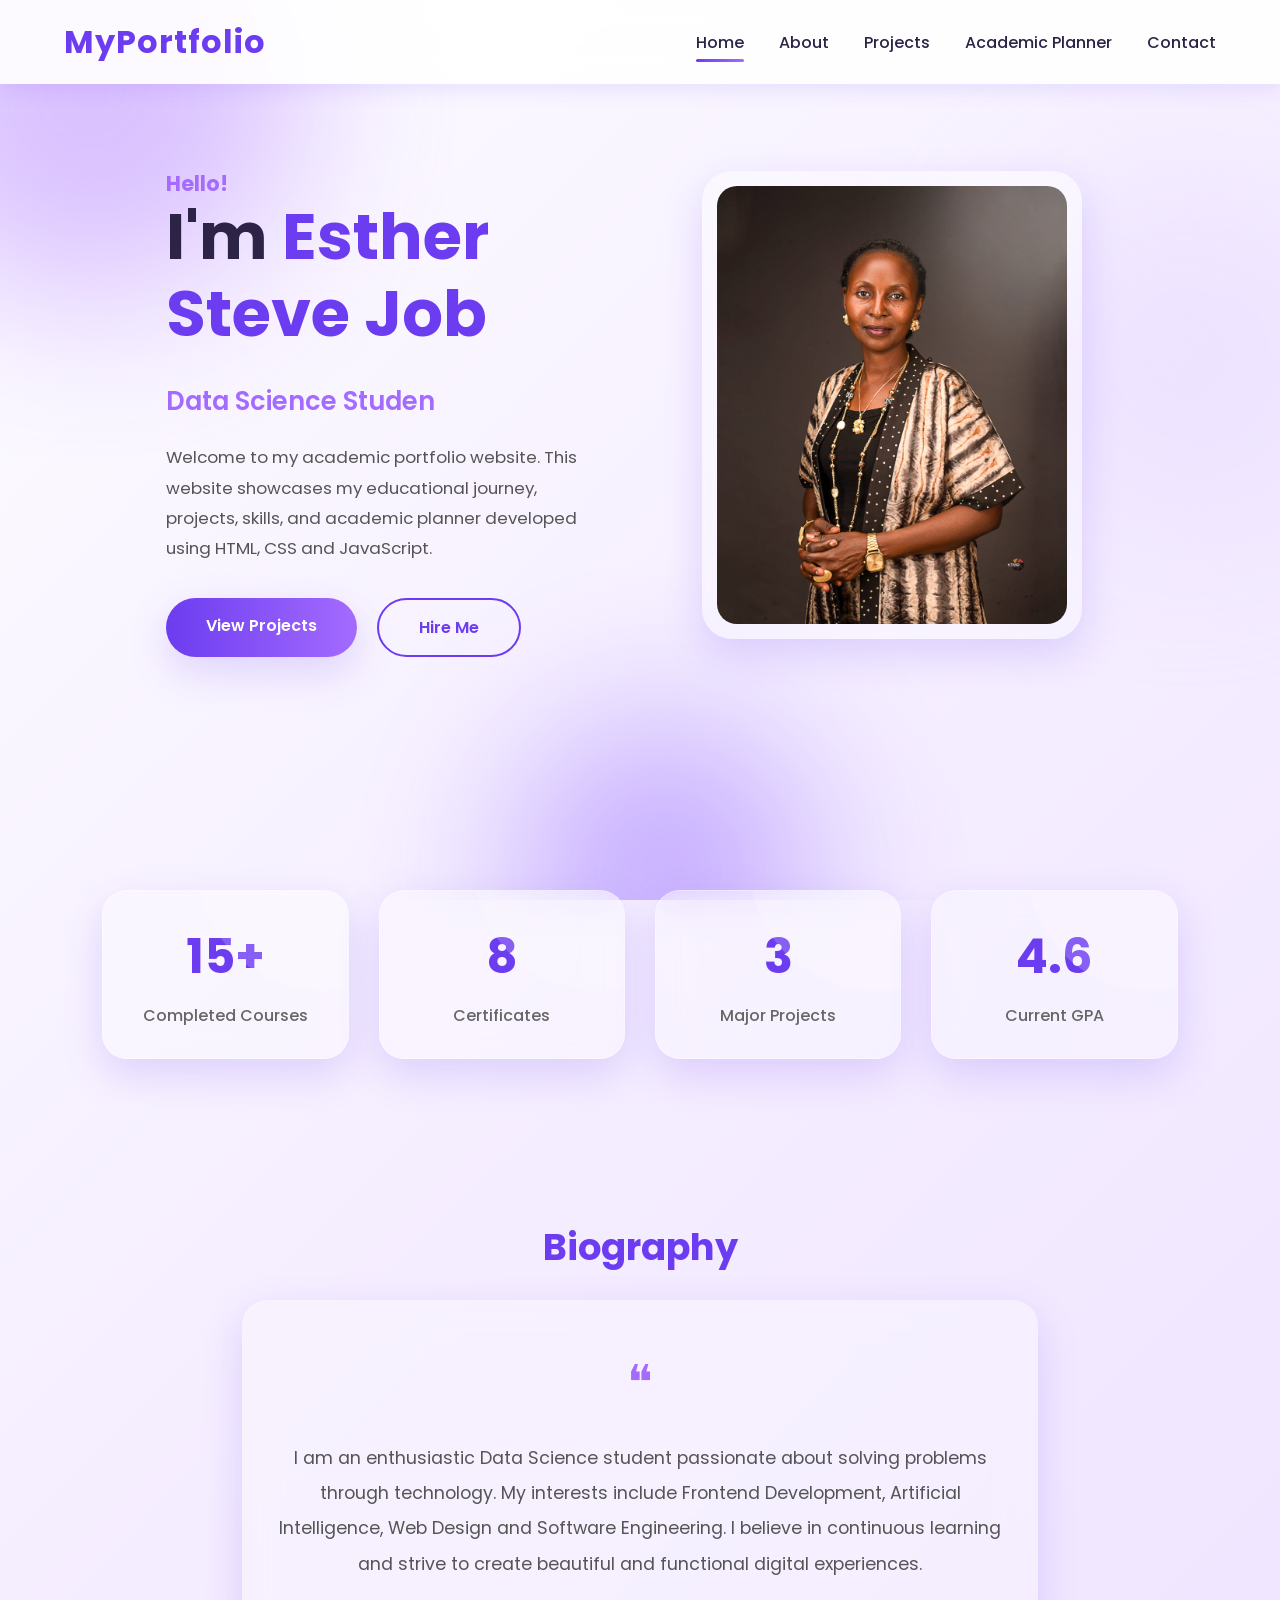
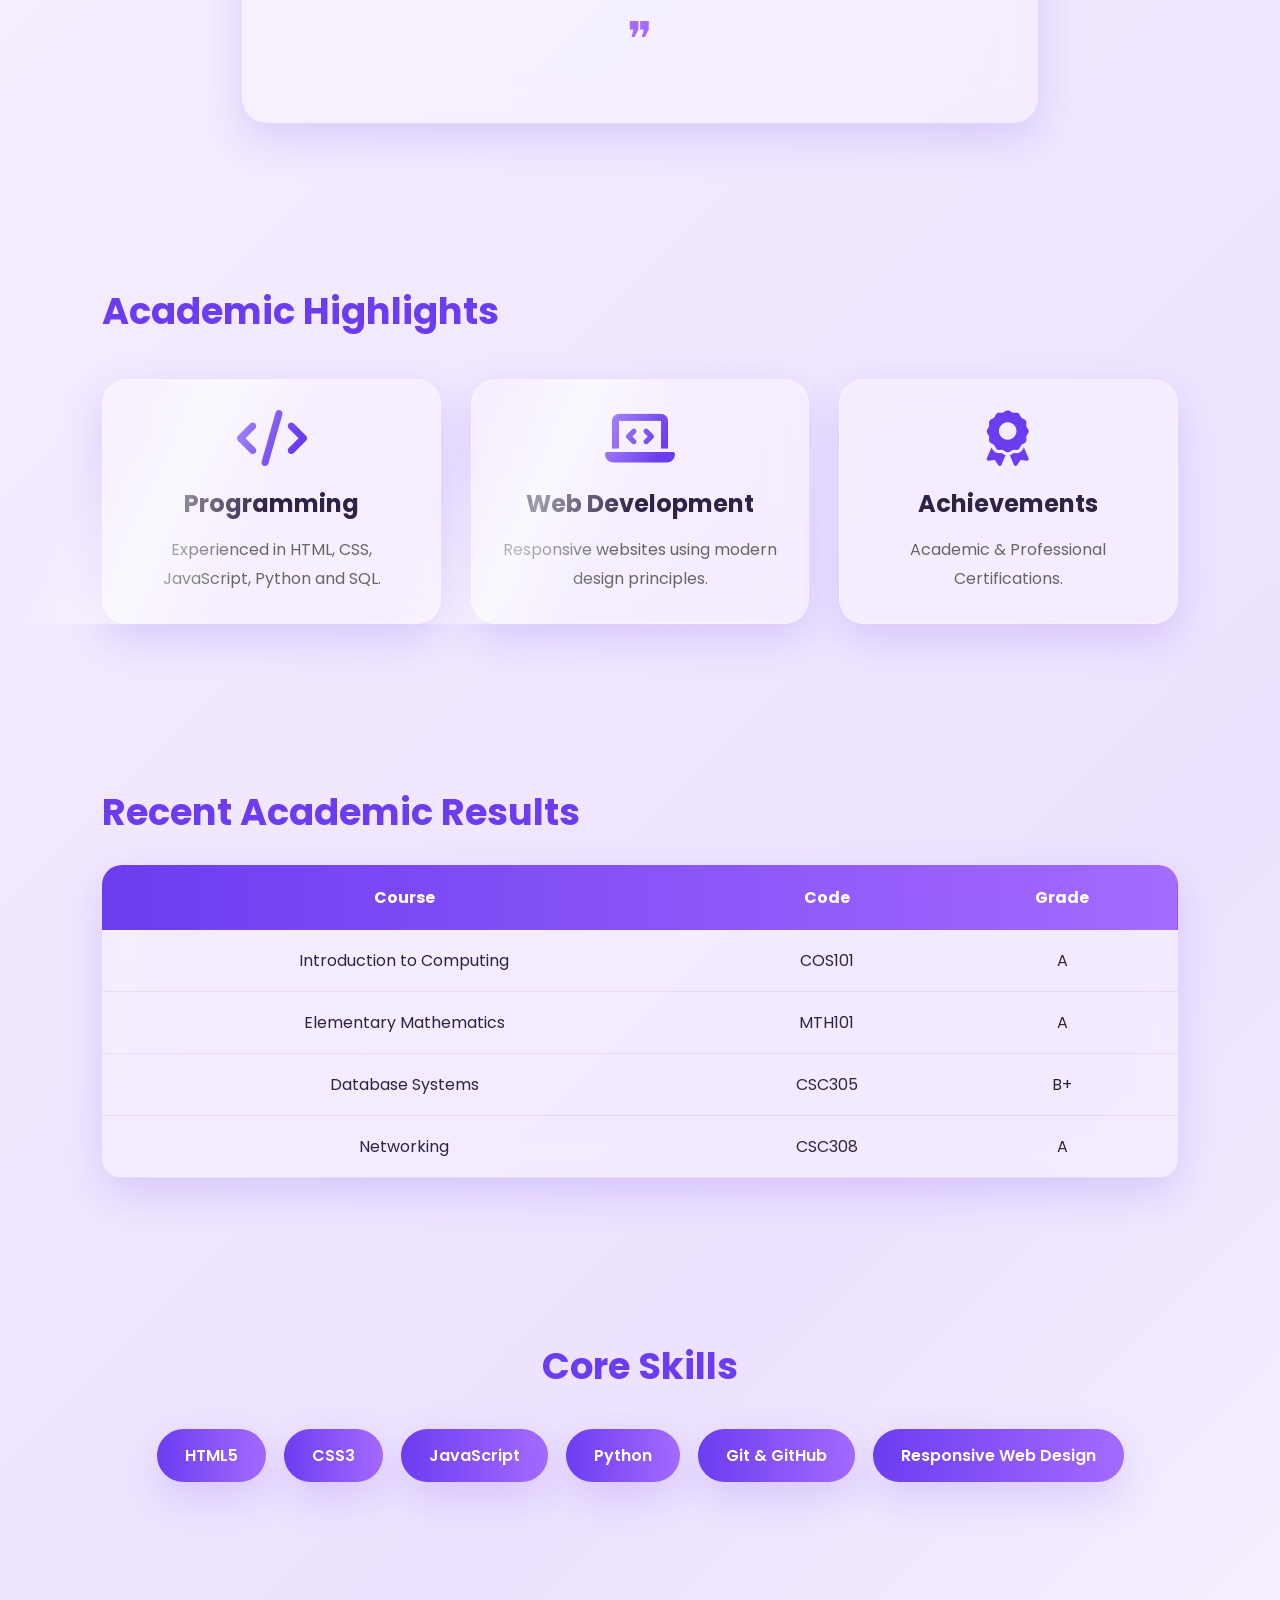
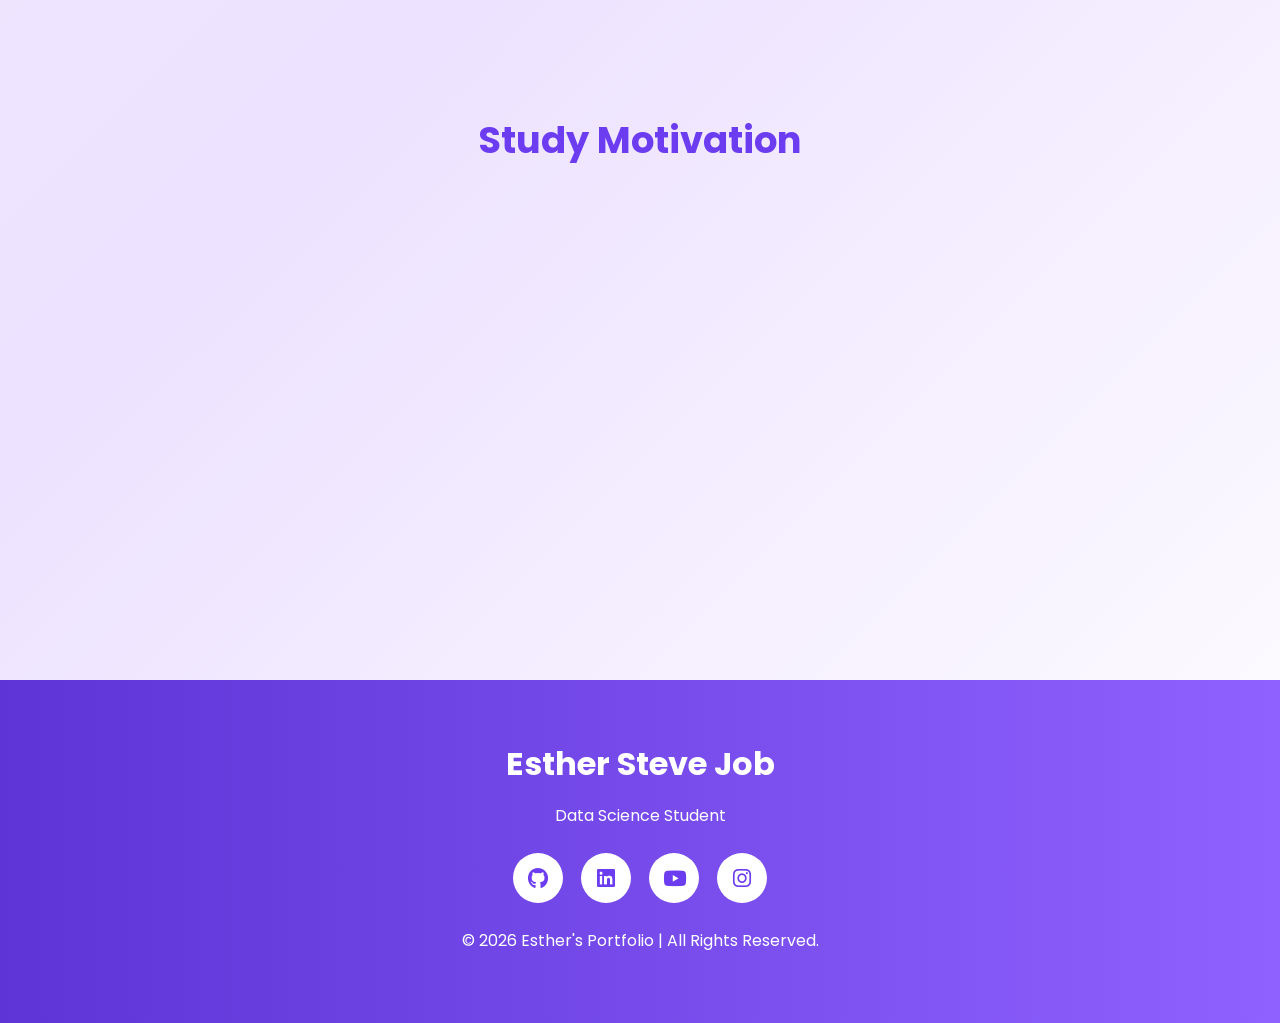
==== index.html @ 82b3376a "Initial commit" ====
<!DOCTYPE html>
<html lang="en">
<head>
    <meta charset="UTF-8">
    <meta name="viewport" content="width=device-width, initial-scale=1.0">
    <title>Student Portfolio | Home</title>

    <!-- Google Fonts -->
    <link rel="preconnect" href="https://fonts.googleapis.com">
    <link href="https://fonts.googleapis.com/css2?family=Poppins:wght@300;400;500;600;700;800&display=swap" rel="stylesheet">

    <!-- CSS -->
    <link rel="stylesheet" href="css/style.css">

    <!-- Icons -->
    <link rel="stylesheet"
    href="https://cdnjs.cloudflare.com/ajax/libs/font-awesome/6.5.1/css/all.min.css">
</head>
<body>

<div class="background-blobs">
    <span class="blob one"></span>
    <span class="blob two"></span>
    <span class="blob three"></span>
</div>

<header>

<nav class="navbar">

<div class="logo">

<h2>MyPortfolio</h2>

</div>

<ul class="nav-links">

<li><a class="active" href="index.html">Home</a></li>

<li><a href="about.html">About</a></li>

<li><a href="projects.html">Projects</a></li>

<li><a href="planner.html">Academic Planner</a></li>

<li><a href="contact.html">Contact</a></li>

</ul>

<div class="menu-btn">
<i class="fas fa-bars"></i>
</div>

</nav>

</header>

<main>

<section class="hero">

<div class="hero-left">

<h3>Hello!</h3>

<h1>
I'm <span class="purple">Esther Steve Job</span>
</h1>

<h2 class="typing"></h2>

<p>

Welcome to my academic portfolio website.

This website showcases my educational journey, projects,
skills, and academic planner developed using HTML, CSS
and JavaScript.

</p>

<div class="buttons">

<a href="projects.html" class="btn">View Projects</a>

<a href="contact.html" class="btn-outline">Hire Me</a>

</div>

</div>

<div class="hero-right">

<div class="profile-card">

<img src="images/profile.jpg" alt="Student">

<div class="glow"></div>

</div>

</div>

</section>

<section class="stats">

<div class="card">

<h1>15+</h1>

<p>Completed Courses</p>

</div>

<div class="card">

<h1>8</h1>

<p>Certificates</p>

</div>

<div class="card">

<h1>3</h1>

<p>Major Projects</p>

</div>

<div class="card">

<h1>4.6</h1>

<p>Current GPA</p>

</div>

</section>

<section class="bio">

<h2>Biography</h2>

<p>

I am an enthusiastic Data Science student passionate
about solving problems through technology. My interests
include Frontend Development, Artificial Intelligence,
Web Design and Software Engineering.

I believe in continuous learning and strive to create
beautiful and functional digital experiences.

</p>

</section>

<section class="highlights">

<h2>Academic Highlights</h2>

<div class="highlight-grid">

<div class="highlight-card">

<i class="fas fa-code"></i>

<h3>Programming</h3>

<p>

Experienced in HTML, CSS, JavaScript,
Python and SQL.

</p>

</div>

<div class="highlight-card">

<i class="fas fa-laptop-code"></i>

<h3>Web Development</h3>

<p>

Responsive websites using modern design
principles.

</p>

</div>

<div class="highlight-card">

<i class="fas fa-award"></i>

<h3>Achievements</h3>

<p>

Academic & Professional Certifications.

</p>

</div>

</div>

</section>

<section class="academic-table">

<h2>Recent Academic Results</h2>

<table>

<thead>

<tr>

<th>Course</th>

<th>Code</th>

<th>Grade</th>

</tr>

</thead>

<tbody>

<tr>

<td>Introduction to Computing</td>

<td>COS101</td>

<td>A</td>

</tr>

<tr>

<td>Elementary Mathematics</td>

<td>MTH101</td>

<td>A</td>

</tr>

<tr>

<td>Database Systems</td>

<td>CSC305</td>

<td>B+</td>

</tr>

<tr>

<td>Networking</td>

<td>CSC308</td>

<td>A</td>

</tr>

</tbody>

</table>

</section>

<section class="skills">

<h2>Core Skills</h2>

<ul>

<li>HTML5</li>

<li>CSS3</li>

<li>JavaScript</li>

<li>Python</li>

<li>Git & GitHub</li>

<li>Responsive Web Design</li>

</ul>

</section>

<section class="video">

<h2>Study Motivation</h2>

<iframe width="560" height="315" src="https://www.youtube.com/embed/h657S8x5AsU?si=BcS3KEGx4EBjxz4A" title="YouTube video player" frameborder="0" allow="accelerometer; autoplay; clipboard-write; encrypted-media; gyroscope; picture-in-picture; web-share" referrerpolicy="strict-origin-when-cross-origin" allowfullscreen></iframe>

</section>

</main>

<footer>

<div class="footer-content">

<h2>Esther Steve Job</h2>

<p>

Data Science Student 

</p>

<div class="socials">

<a href="https://github.com/esteve1644"><i class="fab fa-github"></i></a>

<a href="/coming-soon.html"><i class="fab fa-linkedin"></i></a>

<a href="/coming-soon.html"><i class="fab fa-youtube"></i></a>

<a href="/coming-soon.html"><i class="fab fa-instagram"></i></a>

</div>

<p>

© 2026 Esther's Portfolio | All Rights Reserved.

</p>

</div>

</footer>

<script>

const text =
[
"Data Science Student",
"Frontend Developer",
"UI/UX Designer",
"Future Data Scientist"
];

let count = 0;
let index = 0;
let currentText = "";
let letter = "";

(function type(){

if(count===text.length){
count=0;
}

currentText=text[count];

letter=currentText.slice(0,++index);

document.querySelector(".typing").textContent=letter;

if(letter.length===currentText.length){

count++;

index=0;

setTimeout(type,1500);

}

else{

setTimeout(type,100);

}

})();

const menu=document.querySelector(".menu-btn");

const nav=document.querySelector(".nav-links");

menu.onclick=()=>{

nav.classList.toggle("show");

}

const header = document.querySelector("header");

window.addEventListener("scroll", () => {

    if(window.scrollY > 40){

        header.classList.add("scrolled");

    }else{

        header.classList.remove("scrolled");

    }

});

</script>

</body>
</html>
---- css/style.css ----
/* Google Font */
@import url('https://fonts.googleapis.com/css2?family=Poppins:wght@300;400;500;600;700;800&display=swap');


*{
    margin:0;
    padding:0;
    box-sizing:border-box;
    scroll-behavior:smooth;
}

html{
    overflow-x:hidden;
}

body{

    font-family:'Poppins',sans-serif;

    background:linear-gradient(
    135deg,
    #fdfcff,
    #f4ecff,
    #ede2ff,
    #ffffff);

    color:#2d2347;

    overflow-x:hidden;

    min-height:100vh;

    position:relative;

}

:root{

--primary:#6C3CF0;

--secondary:#A46BFF;

--accent:#D8C2FF;

--light:#FFFFFF;

--dark:#32234d;

--grey:#777;

--glass:rgba(255,255,255,.18);

--shadow:0 15px 40px rgba(108,60,240,.18);

--radius:20px;

--transition:.35s ease;

}


::-webkit-scrollbar{

width:12px;

}

::-webkit-scrollbar-track{

background:#ece2ff;

}

::-webkit-scrollbar-thumb{

background:linear-gradient(

180deg,

var(--primary),

var(--secondary)

);

border-radius:30px;

}

::-webkit-scrollbar-thumb:hover{

background:#5b2edb;

}


.background-blobs{

position:fixed;

width:100%;

height:100%;

left:0;

top:0;

overflow:hidden;

z-index:-10;

}

.blob{

position:absolute;

border-radius:50%;

filter:blur(80px);

opacity:.45;

animation:floatBlob 18s infinite ease-in-out;

}

.one{

width:420px;

height:420px;

background:#b17cff;

top:-120px;

left:-120px;

}

.two{

width:350px;

height:350px;

background:#e4d4ff;

right:-80px;

top:180px;

animation-delay:4s;

}

.three{

width:300px;

height:300px;

background:#8b5dff;

bottom:-120px;

left:40%;

animation-delay:8s;

}

@keyframes floatBlob{

0%{

transform:translateY(0px) scale(1);

}

25%{

transform:translateY(30px) translateX(25px);

}

50%{

transform:translateY(-20px) scale(1.1);

}

75%{

transform:translateX(-30px);

}

100%{

transform:translateY(0);

}

}

a{

text-decoration:none;

color:inherit;

transition:var(--transition);

}

img{

max-width:100%;

display:block;

}

header{

    position:fixed;

    top:0;
    left:0;

    width:100%;

    z-index:9999;

    background:rgba(255,255,255,.9);

    backdrop-filter:blur(15px);
    -webkit-backdrop-filter:blur(15px);

    box-shadow:0 5px 20px rgba(108,60,240,.12);

    transition:.35s ease;

}

.navbar{

    width:90%;

    max-width:1400px;

    margin:0 auto;

    display:flex;

    justify-content:space-between;

    align-items:center;

    padding:18px 0;

}

header.scrolled{

    background:rgba(255,255,255,.97);

    box-shadow:0 12px 30px rgba(108,60,240,.18);

}

header.scrolled .navbar{

    padding:12px 0;

}


.logo h2{

font-size:2rem;

font-weight:700;

color:var(--primary);

letter-spacing:1px;

}

.nav-links{

display:flex;

list-style:none;

gap:35px;

}

.nav-links li a{

position:relative;

font-weight:500;

}

.nav-links li a::after{

content:"";

position:absolute;

width:0;

height:3px;

background:linear-gradient(

90deg,

var(--primary),

var(--secondary)

);

left:0;

bottom:-8px;

transition:.4s;

border-radius:20px;

}

.nav-links li a:hover::after,

.nav-links li a.active::after{

width:100%;

}

.nav-links li a:hover{

color:var(--primary);

}

.menu-btn{

display:none;

font-size:2rem;

cursor:pointer;

color:var(--primary);

}

.page-title{

text-align:center;

padding:100px 10% 60px;

animation:fadeUp 1s;

}

.page-title h1{

font-size:3rem;

color:var(--primary);

margin-bottom:20px;

}

.page-title p{

font-size:1.1rem;

color:#555;

max-width:700px;

margin:auto;

}

.hero{

width:90%;

margin:auto;

min-height:90vh;

display:grid;

grid-template-columns:repeat(2,1fr);

align-items:center;

gap:60px;


}

.hero-left h3{

color:var(--secondary);

font-size:1.3rem;

margin-top:15px;

animation:fadeUp 1s;

}

.hero-left h1{

font-size:4rem;

margin-bottom:30px;

line-height:1.2;

animation:fadeUp 1.2s;

}

.purple{

color:var(--primary);

}

.typing{

height:40px;

font-size:1.6rem;

font-weight:600;

color:var(--secondary);

margin-bottom:20px;

}

.hero-left p{

font-size:1.05rem;

line-height:1.8;

color:#555;

margin-bottom:35px;

}

.buttons{

display:flex;

gap:20px;

flex-wrap:wrap;

}

.btn{

padding:15px 40px;

background:linear-gradient(

90deg,

var(--primary),

var(--secondary)

);

border:none;

color:white;

font-weight:600;

border-radius:50px;

cursor:pointer;

box-shadow:var(--shadow);

transition:var(--transition);

}

.btn:hover{

transform:translateY(-8px);

box-shadow:0 25px 50px rgba(108,60,240,.35);

}

.btn-outline{

padding:15px 40px;

border:2px solid var(--primary);

border-radius:50px;

font-weight:600;

color:var(--primary);

transition:.4s;

}

.btn-outline:hover{

background:var(--primary);

color:white;

transform:translateY(-8px);

}

.profile-card{

position:relative;

width:380px;

margin:auto;

padding:15px;

background:rgba(255,255,255,.3);

backdrop-filter:blur(18px);

border-radius:30px;

box-shadow:var(--shadow);

overflow:hidden;

animation:floatCard 6s infinite ease-in-out;

}

.profile-card img{

border-radius:20px;

}

.glow{

position:absolute;

width:200px;

height:200px;

background:#ffffff55;

border-radius:50%;

top:-60px;

right:-60px;

filter:blur(45px);

}

@keyframes floatCard{

0%{

transform:translateY(0);

}

50%{

transform:translateY(-15px);

}

100%{

transform:translateY(0);

}

}

section{

padding:80px 8%;

}

section h2{

font-size:2.3rem;

margin-bottom:25px;

color:var(--primary);

}

.card,

.highlight-card,

.timeline-card,

.skill-card,

.hobby-card,

.career-card,

.experience-card,

.stat-card,

.dashboard-card,

.tech-card{

background:rgba(255,255,255,.30);

backdrop-filter:blur(18px);

border-radius:25px;

padding:30px;

box-shadow:var(--shadow);

transition:.4s;

border:1px solid rgba(255,255,255,.35);

}

.card:hover,

.highlight-card:hover,

.timeline-card:hover,

.skill-card:hover,

.hobby-card:hover,

.career-card:hover,

.experience-card:hover,

.stat-card:hover,

.dashboard-card:hover,

.tech-card:hover{

transform:translateY(-12px);

}

footer{

margin-top:80px;

background:linear-gradient(

90deg,

#5e34d6,

#8f62ff

);

padding:60px 10%;

color:white;

text-align:center;

}

.footer-content h2{

font-size:2rem;

margin-bottom:15px;

}

.footer-content p{

margin:10px 0;

}

.socials{

display:flex;

justify-content:center;

gap:18px;

margin:25px 0;

}

.socials a{

width:50px;

height:50px;

display:flex;

justify-content:center;

align-items:center;

background:white;

color:var(--primary);

border-radius:50%;

font-size:1.3rem;

transition:.4s;

}

.socials a:hover{

transform:translateY(-8px) rotate(360deg);

background:#f2e8ff;

}

@keyframes fadeUp{

from{

opacity:0;

transform:translateY(40px);

}

to{

opacity:1;

transform:translateY(0);

}

}

@keyframes fadeIn{

from{

opacity:0;

}

to{

opacity:1;

}

}

@media(max-width:992px){

.hero{

grid-template-columns:1fr;

text-align:center;

}

.buttons{

justify-content:center;

}

.profile-card{

width:320px;

margin-top:40px;

}

}

@media(max-width:768px){

.nav-links{

position:absolute;

top:80px;

right:-100%;

width:260px;

background:rgba(255,255,255,.96);

backdrop-filter:blur(20px);

flex-direction:column;

padding:30px;

border-radius:20px;

box-shadow:var(--shadow);

transition:.4s;

}

.nav-links.show{

right:20px;

}

.menu-btn{

display:block;

}

.hero-left h1{

font-size:2.8rem;

}

.page-title h1{

font-size:2.4rem;

}

}

@media(max-width:500px){

.hero-left h1{

font-size:2.2rem;

}

.btn,

.btn-outline{

width:100%;

text-align:center;

}

.profile-card{

width:100%;

}

}

.stats{

display:grid;

grid-template-columns:repeat(auto-fit,minmax(220px,1fr));

gap:30px;

}

.card{

text-align:center;

cursor:pointer;

position:relative;

overflow:hidden;

}

.card::before{

content:"";

position:absolute;

width:250px;

height:250px;

background:rgba(255,255,255,.18);

border-radius:50%;

top:-150px;

right:-100px;

transition:.5s;

}

.card:hover::before{

transform:scale(1.5);

}

.card h1{

font-size:3rem;

color:var(--primary);

margin-bottom:10px;

font-weight:700;

}

.card p{

font-size:1rem;

color:#666;

font-weight:500;

}

.bio{

text-align:center;

max-width:1000px;

margin:auto;

}

.bio h2{

margin-bottom:25px;

}

.bio p{

font-size:1.1rem;

line-height:2;

color:#555;

background:rgba(255,255,255,.28);

padding:35px;

border-radius:25px;

backdrop-filter:blur(18px);

box-shadow:var(--shadow);

}

.highlight-grid{

display:grid;

grid-template-columns:repeat(auto-fit,minmax(280px,1fr));

gap:30px;

margin-top:40px;

}

.highlight-card{

text-align:center;

cursor:pointer;

}

.highlight-card i{

font-size:3.5rem;

margin-bottom:20px;

color:var(--primary);

transition:.4s;

}

.highlight-card:hover i{

transform:scale(1.2) rotate(8deg);

color:var(--secondary);

}

.highlight-card h3{

margin-bottom:15px;

font-size:1.5rem;

}

.highlight-card p{

line-height:1.8;

color:#666;

}

.academic-table{

overflow-x:auto;

}

table{

width:100%;

border-collapse:collapse;

background:rgba(255,255,255,.28);

backdrop-filter:blur(18px);

border-radius:20px;

overflow:hidden;

box-shadow:var(--shadow);

}

thead{

background:linear-gradient(

90deg,

var(--primary),

var(--secondary)

);

color:white;

}

th{

padding:20px;

font-size:1rem;

}

td{

padding:18px;

text-align:center;

border-bottom:1px solid rgba(0,0,0,.06);

}

tbody tr{

transition:.35s;

}

tbody tr:hover{

background:#f7f0ff;

transform:scale(1.01);

}

.skills{

text-align:center;

}

.skills ul{

display:flex;

justify-content:center;

gap:18px;

flex-wrap:wrap;

list-style:none;

margin-top:35px;

}

.skills ul li{

padding:14px 28px;

border-radius:40px;

background:linear-gradient(

90deg,

var(--primary),

var(--secondary)

);

color:white;

font-weight:600;

box-shadow:var(--shadow);

cursor:pointer;

transition:.4s;

}

.skills ul li:hover{

transform:translateY(-8px);

letter-spacing:1px;

}

.video{

text-align:center;

}

.video video{

width:100%;

max-width:850px;

border-radius:25px;

margin-top:30px;

box-shadow:var(--shadow);

transition:.4s;

}

.video video:hover{

transform:scale(1.02);

}

.stats,
.bio,
.highlights,
.academic-table,
.skills,
.video{

animation:fadeUp 1.2s ease;

}

.highlight-card i{

animation:iconFloat 4s ease-in-out infinite;

}

.highlight-card:nth-child(2) i{

animation-delay:.6s;

}

.highlight-card:nth-child(3) i{

animation-delay:1.2s;

}

@keyframes iconFloat{

0%{

transform:translateY(0);

}

50%{

transform:translateY(-12px);

}

100%{

transform:translateY(0);

}

}

.card::after,

.highlight-card::after{

content:"";

position:absolute;

top:0;

left:-120%;

width:60%;

height:100%;

background:

linear-gradient(

90deg,

transparent,

rgba(255,255,255,.55),

transparent

);

transform:skewX(-25deg);

}

.card:hover::after,

.highlight-card:hover::after{

left:150%;

transition:1s;

}

.btn{

position:relative;

overflow:hidden;

}

.btn::before{

content:"";

position:absolute;

width:0;

height:0;

background:rgba(255,255,255,.35);

border-radius:50%;

top:50%;

left:50%;

transform:translate(-50%,-50%);

transition:.7s;

}

.btn:hover::before{

width:350px;

height:350px;

}

.profile-card img{

transition:.5s;

}

.profile-card:hover img{

transform:scale(1.05);

}



.bio p::before{

content:"❝";

font-size:3rem;

color:var(--secondary);

display:block;

margin-bottom:10px;

}

.bio p::after{

content:"❞";

font-size:3rem;

color:var(--secondary);

display:block;

margin-top:10px;

}


@media(max-width:992px){

.stats{

grid-template-columns:repeat(2,1fr);

}

.highlight-grid{

grid-template-columns:1fr;

}

}

@media(max-width:768px){

.stats{

grid-template-columns:1fr;

}

.skills ul{

flex-direction:column;

align-items:center;

}

.skills ul li{

width:250px;

}

.bio p{

padding:25px;

}

}

@media(max-width:500px){

.card h1{

font-size:2.3rem;

}

.highlight-card i{

font-size:3rem;

}

.bio p{

font-size:1rem;

line-height:1.8;

}

table{

font-size:.9rem;

}

th,

td{

padding:12px;

}

}

.about-container{

display:grid;

grid-template-columns:1fr 1.5fr;

align-items:center;

gap:60px;

}

.about-image{

display:flex;

justify-content:center;

}

.about-image img{

width:350px;

height:350px;

object-fit:cover;

border-radius:50%;

padding:10px;

background:linear-gradient(
135deg,
var(--primary),
var(--secondary)
);

box-shadow:var(--shadow);

animation:profileFloat 5s ease-in-out infinite;

transition:.4s;

}

.about-image img:hover{

transform:scale(1.05) rotate(2deg);

}

.about-content{

background:rgba(255,255,255,.28);

padding:40px;

border-radius:25px;

backdrop-filter:blur(20px);

box-shadow:var(--shadow);

}

.about-content h2{

margin-bottom:20px;

}

.about-content p{

line-height:2;

color:#555;

}

.education{

position:relative;

}

.timeline{

display:flex;

flex-direction:column;

gap:30px;

margin-top:40px;

position:relative;

}

.timeline::before{

content:"";

position:absolute;

left:25px;

top:0;

bottom:0;

width:5px;

background:linear-gradient(

180deg,

var(--primary),

var(--secondary)

);

border-radius:50px;

}

.timeline-card{

margin-left:70px;

position:relative;

}

.timeline-card::before{

content:"";

position:absolute;

left:-57px;

top:30px;

width:22px;

height:22px;

border-radius:50%;

background:var(--primary);

border:5px solid white;

box-shadow:0 0 20px rgba(108,60,240,.4);

}

.timeline-card h3{

margin-bottom:15px;

color:var(--primary);

}

.timeline-card p{

line-height:1.8;

color:#555;

}

.career-grid{

display:grid;

grid-template-columns:repeat(auto-fit,minmax(260px,1fr));

gap:30px;

margin-top:40px;

}

.career-card{

text-align:center;

cursor:pointer;

}

.career-card i{

font-size:3.2rem;

color:var(--primary);

margin-bottom:20px;

transition:.4s;

}

.career-card:hover i{

transform:rotateY(360deg);

color:var(--secondary);

}

.career-card h3{

margin-bottom:15px;

}

.skill-boxes{

display:grid;

grid-template-columns:repeat(auto-fit,minmax(180px,1fr));

gap:25px;

margin-top:40px;

}

.skill-card{

text-align:center;

cursor:pointer;

position:relative;

overflow:hidden;

}

.skill-card i{

font-size:3rem;

margin-bottom:18px;

color:var(--primary);

transition:.4s;

}

.skill-card:hover{

transform:translateY(-12px);

}

.skill-card:hover i{

transform:scale(1.2);

color:var(--secondary);

}

.skill-card::before{

content:"";

position:absolute;

width:250px;

height:250px;

background:rgba(255,255,255,.15);

border-radius:50%;

top:-180px;

right:-150px;

transition:.6s;

}

.skill-card:hover::before{

transform:scale(1.5);

}

.hobby-grid{

display:grid;

grid-template-columns:repeat(auto-fit,minmax(220px,1fr));

gap:25px;

margin-top:40px;

}

.hobby-card{

text-align:center;

cursor:pointer;

}

.hobby-card i{

font-size:2.8rem;

margin-bottom:18px;

color:var(--primary);

transition:.4s;

}

.hobby-card:hover{

background:linear-gradient(

135deg,

var(--primary),

var(--secondary)

);

color:white;

}

.hobby-card:hover i{

color:white;

transform:scale(1.2);

}

.experience-grid{

display:grid;

grid-template-columns:repeat(auto-fit,minmax(250px,1fr));

gap:30px;

margin-top:40px;

}

.experience-card{

cursor:pointer;

transition:.4s;

}

.experience-card:hover{

transform:translateY(-10px);

border-left:8px solid var(--primary);

}

.experience-card h3{

margin-bottom:15px;

}

.academic-record table{

margin-top:40px;

}

@keyframes profileFloat{

0%{

transform:translateY(0);

}

50%{

transform:translateY(-15px);

}

100%{

transform:translateY(0);

}

}

.timeline-card{

animation:slideRight 1s ease;

}

@keyframes slideRight{

from{

opacity:0;

transform:translateX(-50px);

}

to{

opacity:1;

transform:translateX(0);

}

}

.skill-card:hover,
.career-card:hover,
.hobby-card:hover,
.experience-card:hover{

box-shadow:

0 20px 40px rgba(108,60,240,.25),

0 0 40px rgba(164,107,255,.15);

}

@media(max-width:992px){

.about-container{

grid-template-columns:1fr;

text-align:center;

}

.timeline::before{

left:15px;

}

.timeline-card{

margin-left:50px;

}

.timeline-card::before{

left:-42px;

}

}

@media(max-width:768px){

.about-image img{

width:260px;

height:260px;

}

.about-content{

padding:25px;

}

.skill-boxes{

grid-template-columns:repeat(2,1fr);

}

}

@media(max-width:500px){

.skill-boxes{

grid-template-columns:1fr;

}

.hobby-grid{

grid-template-columns:1fr;

}

.career-grid{

grid-template-columns:1fr;

}

.experience-grid{

grid-template-columns:1fr;

}

.about-content p{

font-size:.95rem;

}

}

.project-stats{

display:grid;

grid-template-columns:repeat(auto-fit,minmax(220px,1fr));

gap:30px;

margin-bottom:60px;

}

.stat-card{

text-align:center;

position:relative;

overflow:hidden;

cursor:pointer;

}

.stat-card h2{

font-size:2.8rem;

color:var(--primary);

margin-bottom:12px;

}

.stat-card p{

color:#666;

font-weight:500;

}

.stat-card::before{

content:"";

position:absolute;

width:250px;

height:250px;

background:rgba(255,255,255,.15);

border-radius:50%;

top:-180px;

right:-160px;

transition:.5s;

}

.stat-card:hover::before{

transform:scale(1.6);

}

.stat-card:hover{

transform:translateY(-10px);

}

.projects-grid{

display:grid;

grid-template-columns:repeat(auto-fit,minmax(340px,1fr));

gap:40px;

}

.project-card{

background:rgba(255,255,255,.28);

backdrop-filter:blur(20px);

border-radius:25px;

overflow:hidden;

box-shadow:var(--shadow);

transition:.45s;

position:relative;

}

.project-card:hover{

transform:translateY(-15px);

box-shadow:

0 25px 50px rgba(108,60,240,.30);

}

.project-image{

position:relative;

overflow:hidden;

height:250px;

}

.project-image img{

width:100%;

height:100%;

object-fit:cover;

transition:.6s;

}

.project-card:hover img{

transform:scale(1.15);

}

.project-overlay{

position:absolute;

top:0;

left:0;

width:100%;

height:100%;

background:rgba(108,60,240,.78);

display:flex;

justify-content:center;

align-items:center;

opacity:0;

transition:.45s;

}

.project-card:hover .project-overlay{

opacity:1;

}

.preview-btn{

background:white;

color:var(--primary);

padding:14px 28px;

border-radius:50px;

font-weight:600;

transition:.4s;

}

.preview-btn:hover{

transform:scale(1.08);

}

.project-content{

padding:30px;

}

.project-content h2{

margin-bottom:18px;

font-size:1.6rem;

}

.project-content p{

line-height:1.8;

color:#666;

margin-bottom:25px;

}

.tech-stack{

display:flex;

flex-wrap:wrap;

gap:10px;

margin-bottom:25px;

}

.tech-stack span{

padding:8px 18px;

border-radius:30px;

background:linear-gradient(

90deg,

var(--primary),

var(--secondary)

);

color:white;

font-size:.9rem;

font-weight:500;

transition:.4s;

}

.tech-stack span:hover{

transform:translateY(-5px);

}

.project-buttons{

display:flex;

gap:15px;

flex-wrap:wrap;

}

.project-buttons .btn,

.project-buttons .btn-outline{

padding:12px 28px;

}

.project-timeline{

margin-top:90px;

}

.project-timeline .timeline{

display:grid;

grid-template-columns:repeat(auto-fit,minmax(220px,1fr));

gap:30px;

}

.timeline-item{

background:rgba(255,255,255,.30);

backdrop-filter:blur(18px);

padding:30px;

border-radius:25px;

text-align:center;

box-shadow:var(--shadow);

transition:.4s;

}

.timeline-item:hover{

transform:translateY(-10px);

}

.timeline-item i{

font-size:3rem;

color:var(--primary);

margin-bottom:18px;

transition:.4s;

}

.timeline-item:hover i{

transform:rotate(360deg);

color:var(--secondary);

}

.timeline-item h3{

margin-bottom:15px;

}

.technology-grid{

display:grid;

grid-template-columns:repeat(auto-fit,minmax(220px,1fr));

gap:30px;

margin-top:40px;

}

.tech-card{

text-align:center;

cursor:pointer;

}

.tech-card i{

font-size:3.2rem;

margin-bottom:18px;

color:var(--primary);

transition:.4s;

}

.tech-card:hover{

background:linear-gradient(

135deg,

var(--primary),

var(--secondary)

);

color:white;

}

.tech-card:hover i{

color:white;

transform:scale(1.2);

}

.tech-card p{

margin-top:12px;

}

.future-projects{

margin-top:80px;

}

.future-projects ul{

list-style:none;

display:grid;

grid-template-columns:repeat(auto-fit,minmax(260px,1fr));

gap:18px;

margin-top:35px;

}

.future-projects li{

padding:18px 22px;

background:rgba(255,255,255,.30);

backdrop-filter:blur(18px);

border-radius:18px;

box-shadow:var(--shadow);

transition:.35s;

font-weight:500;

}

.future-projects li:hover{

transform:translateX(10px);

border-left:6px solid var(--primary);

}

.project-card{

animation:fadeUp .9s ease;

}

.project-card:nth-child(2){

animation-delay:.2s;

}

.project-card:nth-child(3){

animation-delay:.4s;

}

.timeline-item{

animation:fadeUp 1s ease;

}

.tech-card{

animation:fadeUp 1.1s ease;

}

.project-card::after{

content:"";

position:absolute;

top:0;

left:-120%;

width:60%;

height:100%;

background:

linear-gradient(

90deg,

transparent,

rgba(255,255,255,.45),

transparent

);

transform:skewX(-25deg);

}

.project-card:hover::after{

left:150%;

transition:1s;

}

@media(max-width:992px){

.projects-grid{

grid-template-columns:repeat(2,1fr);

}

}

@media(max-width:768px){

.projects-grid{

grid-template-columns:1fr;

}

.project-buttons{

flex-direction:column;

}

.project-buttons .btn,

.project-buttons .btn-outline{

width:100%;

text-align:center;

}

.project-image{

height:220px;

}

}

@media(max-width:500px){

.project-content{

padding:22px;

}

.project-content h2{

font-size:1.35rem;

}

.project-stats{

grid-template-columns:1fr;

}

.technology-grid{

grid-template-columns:1fr;

}

.future-projects ul{

grid-template-columns:1fr;

}

}

.planner-container{
    width:90%;
    margin:50px auto;
    display:grid;
    grid-template-columns:340px 1fr;
    gap:35px;
    align-items:flex-start;
}

.dashboard-card{

    background:rgba(255,255,255,.35);
    backdrop-filter:blur(20px);
    border-radius:25px;
    padding:30px;
    box-shadow:0 20px 45px rgba(108,60,240,.15);

}

.dashboard-card h2{

    color:var(--primary);
    margin-bottom:25px;

}

.stats-grid{

    display:grid;
    gap:18px;
    margin-bottom:30px;

}

.stat-box{

    background:linear-gradient(135deg,var(--primary),var(--secondary));
    color:white;
    padding:22px;
    border-radius:18px;
    text-align:center;
    transition:.35s;
    cursor:pointer;

}

.stat-box:hover{

    transform:translateY(-8px);

}

.stat-box h3{

    font-size:2.3rem;
    margin-bottom:8px;

}

.stat-box p{

    font-size:.95rem;

}

.task-form{

    display:flex;
    flex-direction:column;
    gap:18px;

}

.task-form input,
.task-form select{

    width:100%;
    padding:16px;
    border:none;
    outline:none;
    border-radius:15px;
    background:#ffffff;
    font-size:15px;
    transition:.35s;
    box-shadow:0 8px 20px rgba(108,60,240,.08);

}

.task-form input:focus,
.task-form select:focus{

    box-shadow:0 0 0 3px rgba(108,60,240,.25);

}

.task-form button{

    width:100%;
}

.task-area{

    background:rgba(255,255,255,.35);
    backdrop-filter:blur(20px);
    padding:35px;
    border-radius:25px;
    box-shadow:0 20px 45px rgba(108,60,240,.15);

}

.task-area h2{

    color:var(--primary);
    margin-bottom:25px;

}

.search-box{

    margin-bottom:25px;

}

.search-box input{

    width:100%;
    padding:16px;
    border:none;
    border-radius:15px;
    background:white;
    outline:none;
    box-shadow:0 8px 20px rgba(108,60,240,.08);

}

#taskList{

    list-style:none;
    display:flex;
    flex-direction:column;
    gap:18px;

}

.task-item{

    background:white;
    border-radius:18px;
    padding:22px;
    display:flex;
    justify-content:space-between;
    align-items:center;
    box-shadow:0 12px 25px rgba(0,0,0,.08);
    transition:.35s;

}

.task-item:hover{

    transform:translateY(-6px);

}

.task-info h3{

    color:#333;
    margin-bottom:8px;

}

.task-info p{

    color:#666;
    font-size:.9rem;

}

.task-item.completed{

    opacity:.75;
    background:#f5f0ff;

}

.task-item.completed h3{

    text-decoration:line-through;
    color:#888;

}

.priority{

    display:inline-block;
    padding:6px 12px;
    border-radius:30px;
    color:white;
    font-size:.8rem;
    margin-right:10px;
    font-weight:600;

}

.priority.high{

    background:#e53935;

}

.priority.medium{

    background:#ff9800;

}

.priority.low{

    background:#43a047;

}

.task-buttons{

    display:flex;
    gap:10px;

}

.task-buttons button{

    width:45px;
    height:45px;
    border:none;
    border-radius:50%;
    color:white;
    cursor:pointer;
    transition:.35s;

}

.complete-btn{

    background:#43a047;

}

.edit-btn{

    background:#3f51b5;

}

.delete-btn{

    background:#e53935;

}

.task-buttons button:hover{

    transform:scale(1.12);

}

.planner-actions{

    display:flex;
    gap:20px;
    margin-top:35px;

}

.planner-actions .btn,
.planner-actions .btn-outline{

    flex:1;

}

#emptyState{

    text-align:center;
    padding:60px 20px;
    color:#777;

}

#emptyState i{

    font-size:5rem;
    color:var(--accent);
    margin-bottom:20px;

}

#emptyState h3{

    color:var(--primary);
    margin-bottom:10px;

}

.goals-section{

    width:90%;
    margin:auto;

}

.goals-grid{

    display:grid;
    grid-template-columns:repeat(auto-fit,minmax(250px,1fr));
    gap:25px;
    margin-top:35px;

}

.goal-card{

    background:rgba(255,255,255,.35);
    backdrop-filter:blur(20px);
    padding:25px;
    border-radius:20px;
    box-shadow:0 15px 35px rgba(108,60,240,.12);
    transition:.35s;

}

.goal-card:hover{

    transform:translateY(-10px);

}

.goal-card h3{

    color:var(--primary);
    margin-bottom:15px;

}

.study-tips{

    width:90%;
    margin:70px auto;

}

.tip-grid{

    display:grid;
    grid-template-columns:repeat(auto-fit,minmax(240px,1fr));
    gap:25px;
    margin-top:35px;

}

.tip-card{

    background:white;
    padding:25px;
    border-radius:20px;
    box-shadow:0 15px 35px rgba(108,60,240,.12);
    transition:.35s;

}

.tip-card:hover{

    background:linear-gradient(135deg,var(--primary),var(--secondary));
    color:white;
    transform:translateY(-8px);

}

.tip-card i{

    font-size:2.8rem;
    color:var(--primary);
    margin-bottom:18px;

}

.tip-card:hover i{

    color:white;

}

.notification{

    position:fixed;
    top:25px;
    right:-400px;
    background:white;
    padding:18px 24px;
    border-left:6px solid var(--primary);
    border-radius:15px;
    display:flex;
    align-items:center;
    gap:15px;
    box-shadow:0 15px 35px rgba(0,0,0,.15);
    transition:.5s;
    z-index:99999;

}

.notification.show{

    right:25px;

}

.notification.success{

    border-left-color:#43a047;

}

.notification.error{

    border-left-color:#e53935;

}

.notification i{

    font-size:1.2rem;

}

@media(max-width:1000px){

.planner-container{

    grid-template-columns:1fr;

}

}

@media(max-width:768px){

.task-item{

    flex-direction:column;
    align-items:flex-start;
    gap:20px;

}

.task-buttons{

    width:100%;
    justify-content:flex-end;

}

.planner-actions{

    flex-direction:column;

}

}

@media(max-width:500px){

.dashboard-card,
.task-area{

    padding:20px;

}

.task-buttons{

    justify-content:center;

}

.task-buttons button{

    width:40px;
    height:40px;

}

.stat-box h3{

    font-size:2rem;

}

}

.video{

    width:90%;
    margin:70px auto;

}

.video h2{

    text-align:center;
    margin-bottom:30px;
    color:var(--primary);

}

.video-container{

    position:relative;
    width:100%;
    padding-bottom:56.25%; /* 16:9 Aspect Ratio */

    overflow:hidden;
    border-radius:20px;

    box-shadow:0 20px 45px rgba(108,60,240,.2);

}

.video-container iframe{

    position:absolute;

    top:0;
    left:0;

    width:100%;
    height:100%;

    border:none;

}

.page-title{

    width:90%;
    margin:120px auto 60px;
    text-align:center;

}

.page-title h1{

    font-size:3rem;
    color:var(--primary);
    margin-bottom:20px;

}

.page-title p{

    max-width:750px;
    margin:auto;
    line-height:1.9;
    color:#666;
    font-size:1.05rem;

}

.contact-container{

    width:90%;
    max-width:1300px;
    margin:auto;

    display:grid;
    grid-template-columns:1fr 1.2fr;
    gap:45px;

    align-items:start;

    margin-bottom:80px;

}

.contact-info{

    background:rgba(255,255,255,.35);

    backdrop-filter:blur(18px);
    -webkit-backdrop-filter:blur(18px);

    padding:40px;

    border-radius:25px;

    box-shadow:0 20px 45px rgba(108,60,240,.12);

}

.contact-info h2{

    color:var(--primary);
    margin-bottom:20px;

}

.contact-info p{

    color:#666;
    line-height:1.8;
    margin-bottom:30px;

}

.info-card{

    display:flex;
    align-items:center;
    gap:18px;

    padding:18px;

    margin-bottom:20px;

    background:white;

    border-radius:18px;

    transition:.35s;

    box-shadow:0 10px 25px rgba(108,60,240,.08);

}

.info-card:hover{

    transform:translateX(10px);

    box-shadow:0 18px 35px rgba(108,60,240,.15);

}

.info-card i{

    width:60px;
    height:60px;

    display:flex;
    justify-content:center;
    align-items:center;

    border-radius:50%;

    background:linear-gradient(
    135deg,
    var(--primary),
    var(--secondary)
    );

    color:white;

    font-size:1.4rem;

    transition:.35s;

}

.info-card:hover i{

    transform:rotate(360deg);

}

.info-card h3{

    margin-bottom:5px;
    color:#333;

}

.info-card p{

    margin:0;
    color:#666;

}

.social-icons{

    display:flex;
    gap:18px;

    margin-top:35px;

}

.social-icons a{

    width:55px;
    height:55px;

    display:flex;
    justify-content:center;
    align-items:center;

    text-decoration:none;

    border-radius:50%;

    color:white;

    background:linear-gradient(
    135deg,
    var(--primary),
    var(--secondary)
    );

    transition:.35s;

    font-size:1.2rem;

}

.social-icons a:hover{

    transform:translateY(-8px) scale(1.08);

    box-shadow:0 15px 30px rgba(108,60,240,.25);

}

.contact-form{

    background:rgba(255,255,255,.35);

    backdrop-filter:blur(18px);
    -webkit-backdrop-filter:blur(18px);

    padding:40px;

    border-radius:25px;

    box-shadow:0 20px 45px rgba(108,60,240,.12);

}

.contact-form form{

    display:flex;
    flex-direction:column;
    gap:22px;

}

.input-group{

    display:flex;
    flex-direction:column;

}

.input-group label{

    font-weight:600;
    color:var(--primary);
    margin-bottom:10px;
    font-size:1rem;

}

.input-group input,
.input-group textarea{

    width:100%;

    padding:16px 18px;

    border:2px solid transparent;

    outline:none;

    border-radius:15px;

    background:white;

    font-size:15px;

    font-family:'Poppins',sans-serif;

    transition:.35s;

    box-shadow:0 10px 25px rgba(108,60,240,.08);

}

.input-group input::placeholder,
.input-group textarea::placeholder{

    color:#999;

}

.input-group input:focus,
.input-group textarea:focus{

    border-color:var(--primary);

    box-shadow:
    0 0 0 4px rgba(108,60,240,.15),
    0 15px 30px rgba(108,60,240,.12);

    transform:translateY(-2px);

}

.input-group textarea{

    resize:vertical;
    min-height:180px;

}

.error{

    margin-top:8px;

    color:#e53935;

    font-size:.85rem;

    font-weight:500;

    min-height:18px;

}

.input-group.success input,
.input-group.success textarea{

    border:2px solid #43a047;

}

.input-group.error input,
.input-group.error textarea{

    border:2px solid #e53935;

}

.contact-form .btn{

    width:100%;

    padding:18px;

    border:none;

    border-radius:15px;

    cursor:pointer;

    font-size:1rem;

    font-weight:600;

    color:white;

    background:linear-gradient(
    135deg,
    var(--primary),
    var(--secondary)
    );

    transition:.35s;

    display:flex;

    justify-content:center;

    align-items:center;

    gap:12px;

}

.contact-form .btn:hover{

    transform:translateY(-5px);

    box-shadow:0 20px 35px rgba(108,60,240,.25);

}

.contact-form .btn:active{

    transform:scale(.97);

}

.contact-form .btn i{

    transition:.35s;

}

.contact-form .btn:hover i{

    transform:translateX(6px);

}

.input-group{

    animation:fadeUp .8s ease both;

}

.input-group:nth-child(2){

    animation-delay:.1s;

}

.input-group:nth-child(3){

    animation-delay:.2s;

}

.input-group:nth-child(4){

    animation-delay:.3s;

}

.input-group:nth-child(5){

    animation-delay:.4s;

}

.contact-form .btn{

    animation:fadeUp .8s ease .5s both;

}

.contact-map{

    width:90%;
    max-width:1300px;

    margin:80px auto;

}

.contact-map h2{

    text-align:center;

    color:var(--primary);

    margin-bottom:35px;

    font-size:2rem;

}

.map-container{

    overflow:hidden;

    border-radius:25px;

    box-shadow:0 20px 45px rgba(108,60,240,.15);

    transition:.4s;

}

.map-container:hover{

    transform:translateY(-8px);

    box-shadow:0 25px 55px rgba(108,60,240,.22);

}

.map-container iframe{

    width:100%;

    height:450px;

    border:none;

    display:block;

}

.faq-section{

    width:90%;
    max-width:1300px;

    margin:90px auto;

}

.faq-section h2{

    text-align:center;

    color:var(--primary);

    margin-bottom:45px;

    font-size:2rem;

}

.faq-grid{

    display:grid;

    grid-template-columns:repeat(auto-fit,minmax(280px,1fr));

    gap:30px;

}

.faq-card{

    background:rgba(255,255,255,.45);

    backdrop-filter:blur(18px);

    -webkit-backdrop-filter:blur(18px);

    padding:30px;

    border-radius:22px;

    box-shadow:0 15px 35px rgba(108,60,240,.12);

    transition:.35s;

}

.faq-card:hover{

    transform:translateY(-10px);

    background:linear-gradient(
        135deg,
        var(--primary),
        var(--secondary)
    );

    color:#fff;

}

.faq-card h3{

    margin-bottom:15px;

    color:var(--primary);

    transition:.35s;

}

.faq-card:hover h3{

    color:#fff;

}

.faq-card p{

    line-height:1.8;

}

@keyframes fadeUp{

    from{

        opacity:0;

        transform:translateY(35px);

    }

    to{

        opacity:1;

        transform:translateY(0);

    }

}

.contact-info,
.contact-form,
.contact-map,
.faq-card{

    animation:fadeUp .8s ease both;

}

@media(max-width:1000px){

    .contact-container{

        grid-template-columns:1fr;

    }

    .contact-info{

        order:2;

    }

    .contact-form{

        order:1;

    }

}

@media(max-width:768px){

    .page-title h1{

        font-size:2.4rem;

    }

    .contact-info,
    .contact-form{

        padding:28px;

    }

    .social-icons{

        justify-content:center;

        flex-wrap:wrap;

    }

    .info-card{

        flex-direction:column;

        text-align:center;

    }

    .map-container iframe{

        height:350px;

    }

}

@media(max-width:500px){

    .page-title{

        margin-top:90px;

    }

    .page-title h1{

        font-size:2rem;

    }

    .contact-info,
    .contact-form{

        padding:22px;

    }

    .faq-card{

        padding:22px;

    }

    .social-icons a{

        width:48px;
        height:48px;

    }

    .info-card i{

        width:55px;
        height:55px;

        font-size:1.2rem;

    }

    .map-container iframe{

        height:280px;

    }

}
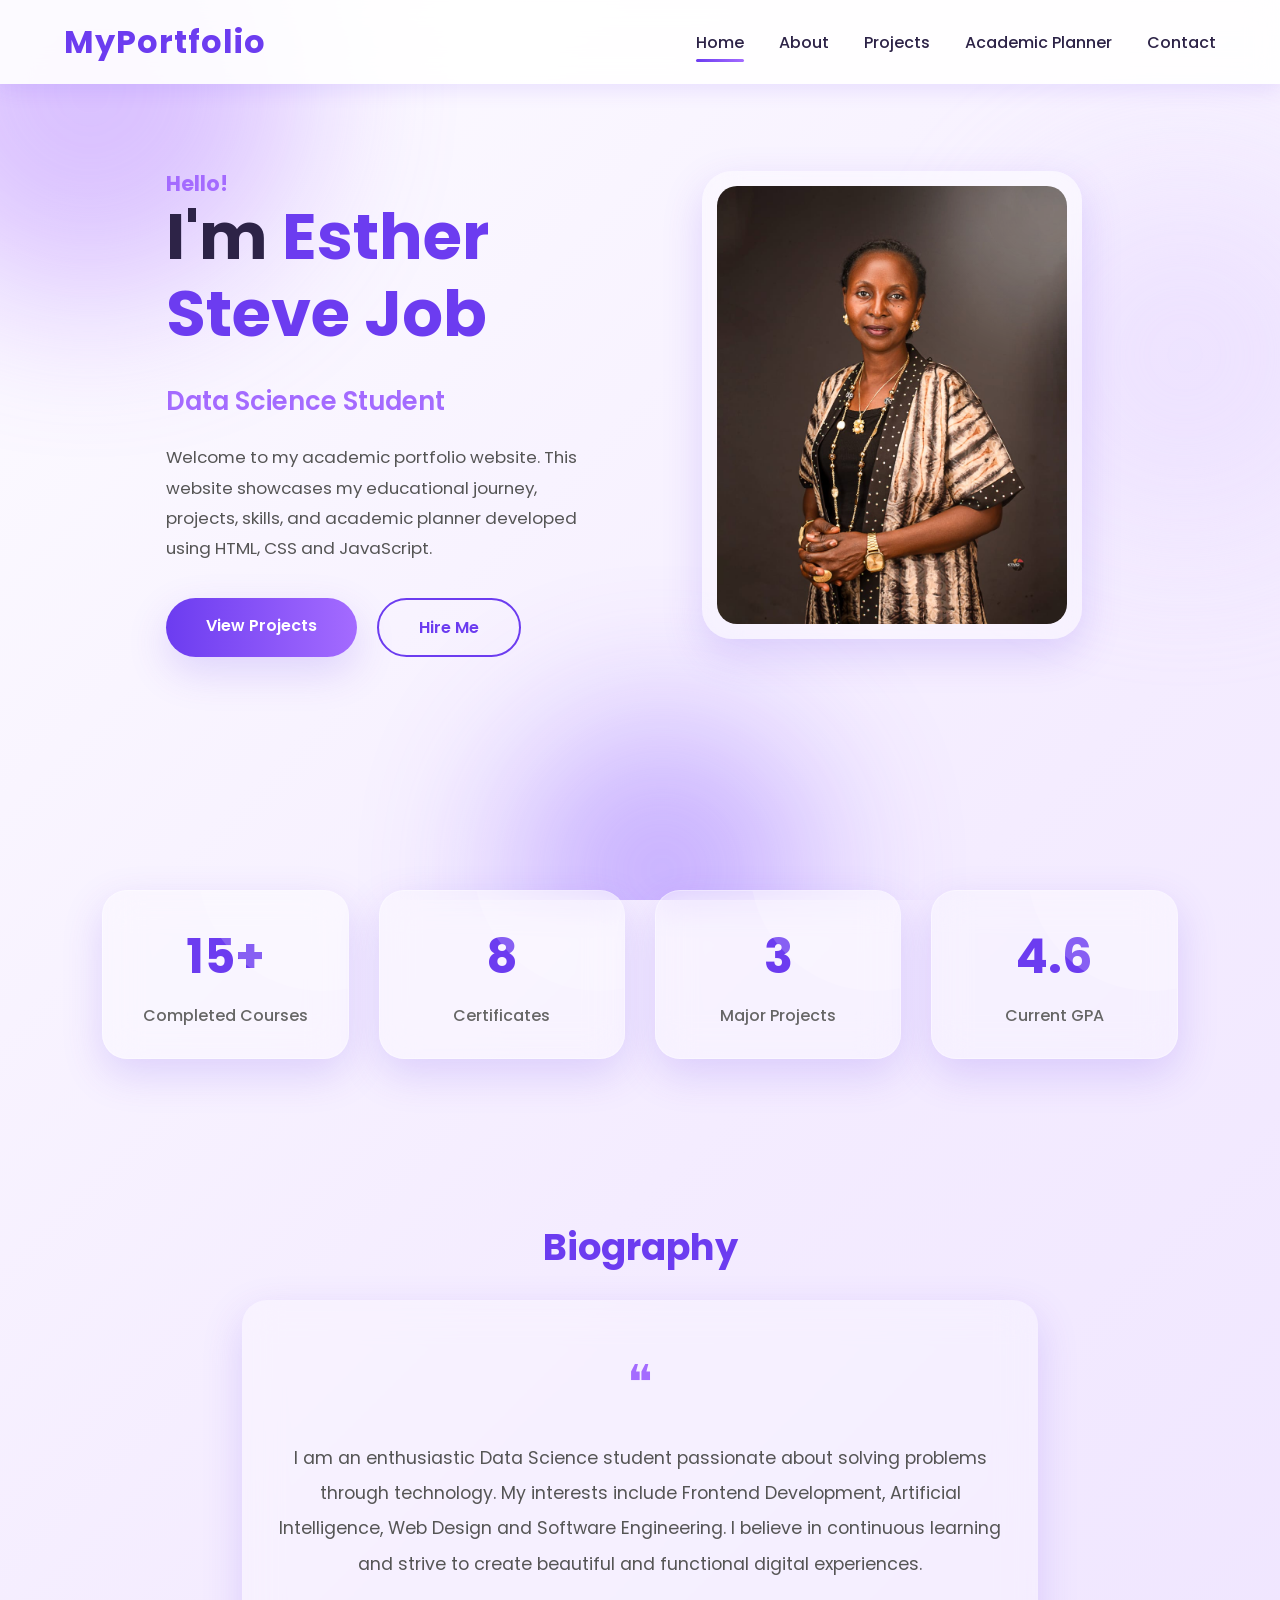
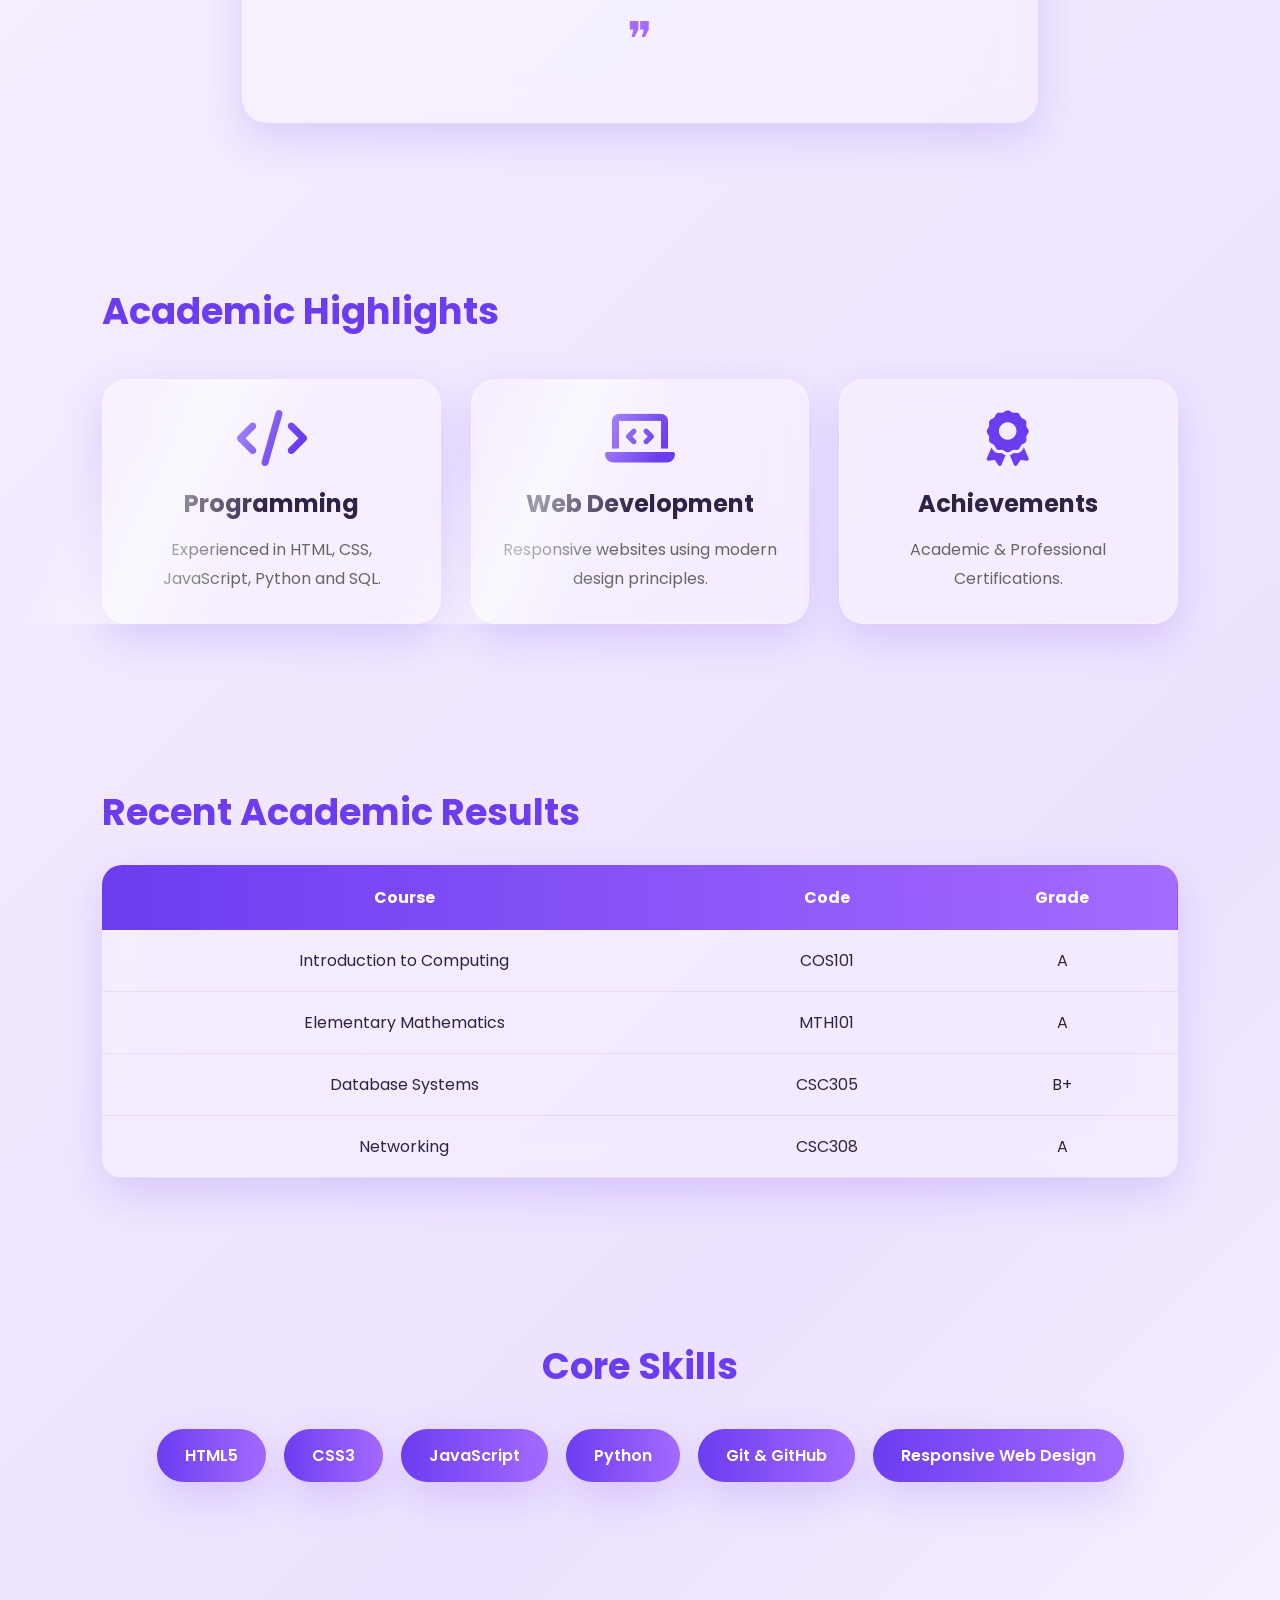
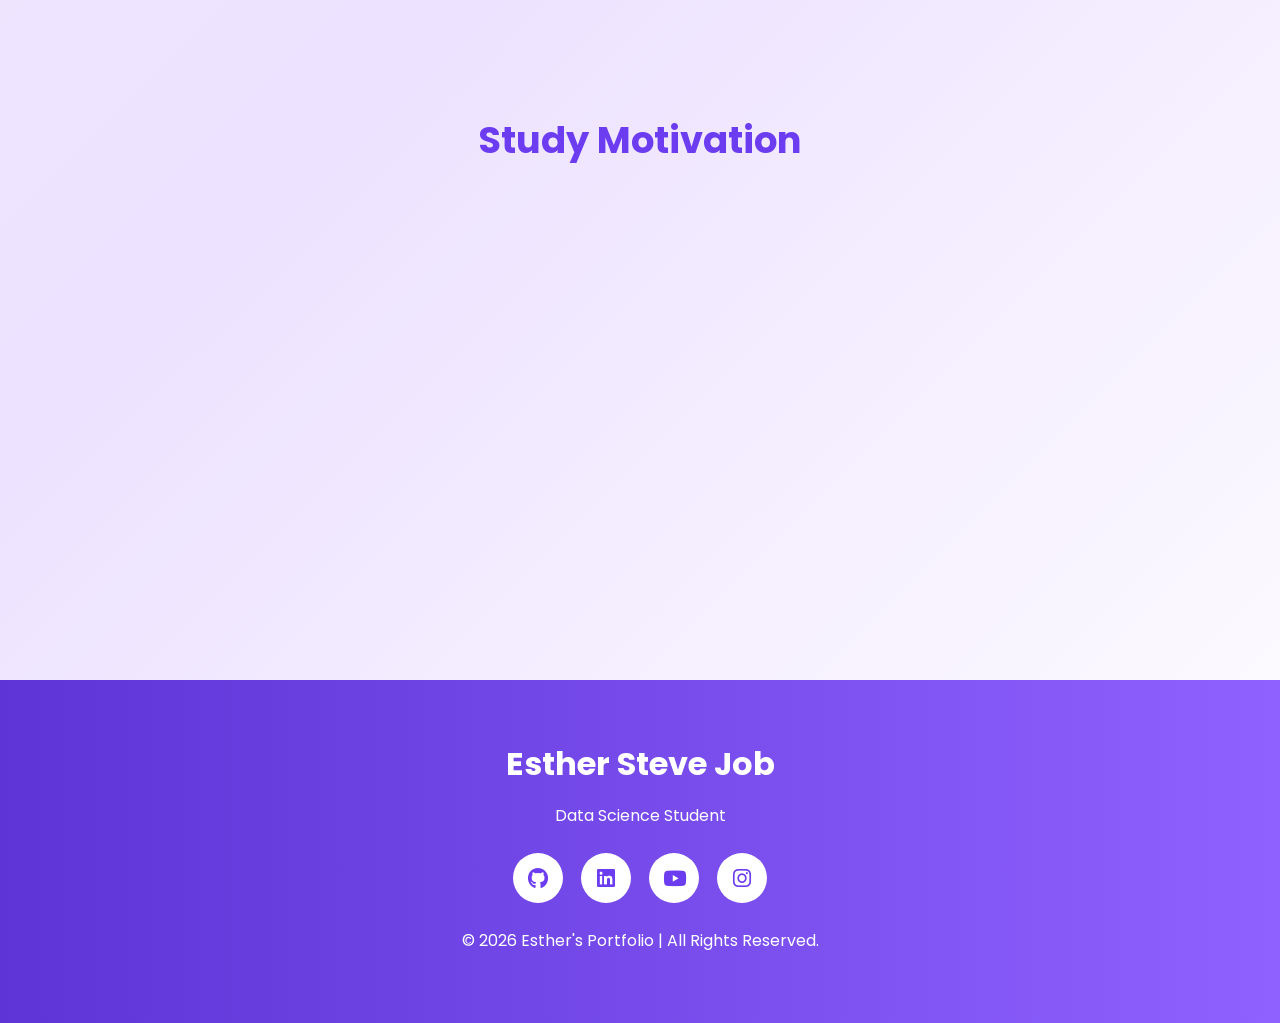
==== commit 5f7c9bd0: "Update HTML files" ====
--- a/index.html
+++ b/index.html
@@ -4,6 +4,7 @@
     <meta charset="UTF-8">
     <meta name="viewport" content="width=device-width, initial-scale=1.0">
     <title>Student Portfolio | Home</title>
+    <link rel="icon" type="image/x-icon" href="/images/favicon.ico">
 
     <!-- Google Fonts -->
     <link rel="preconnect" href="https://fonts.googleapis.com">
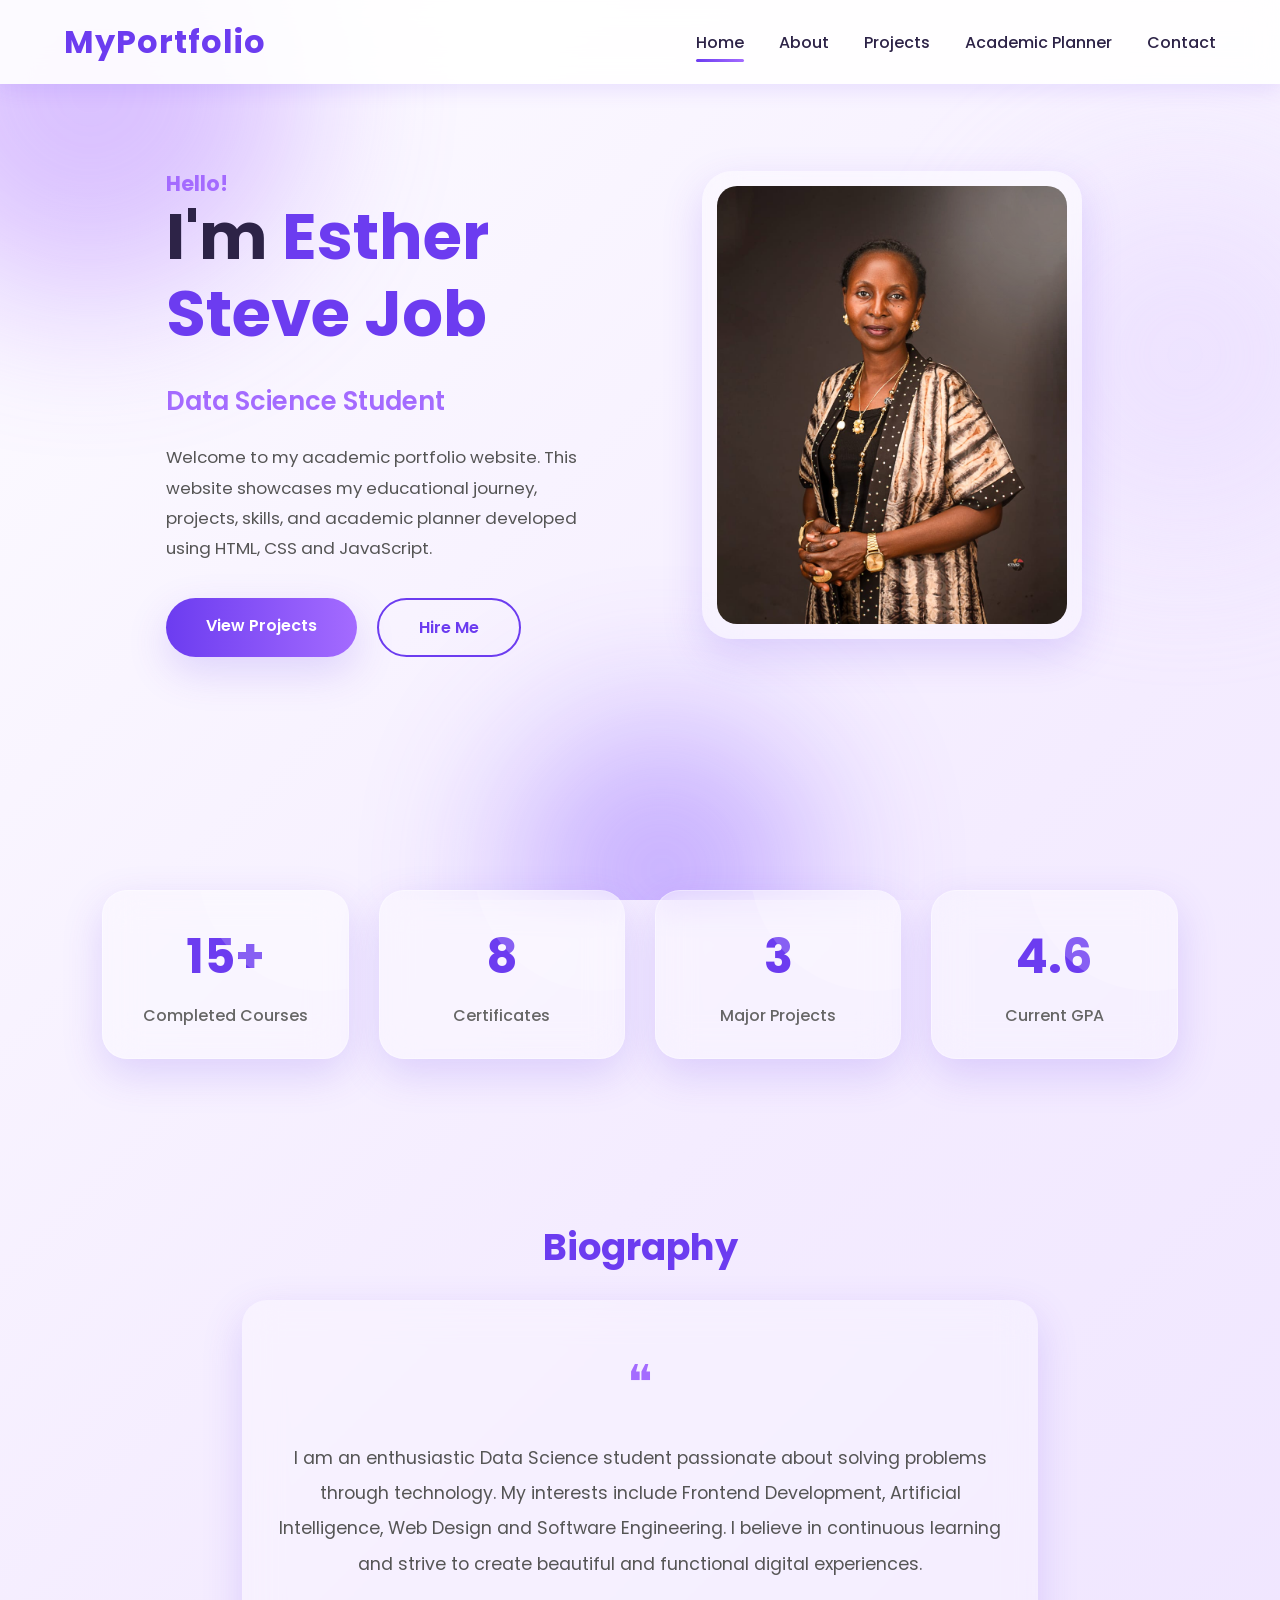
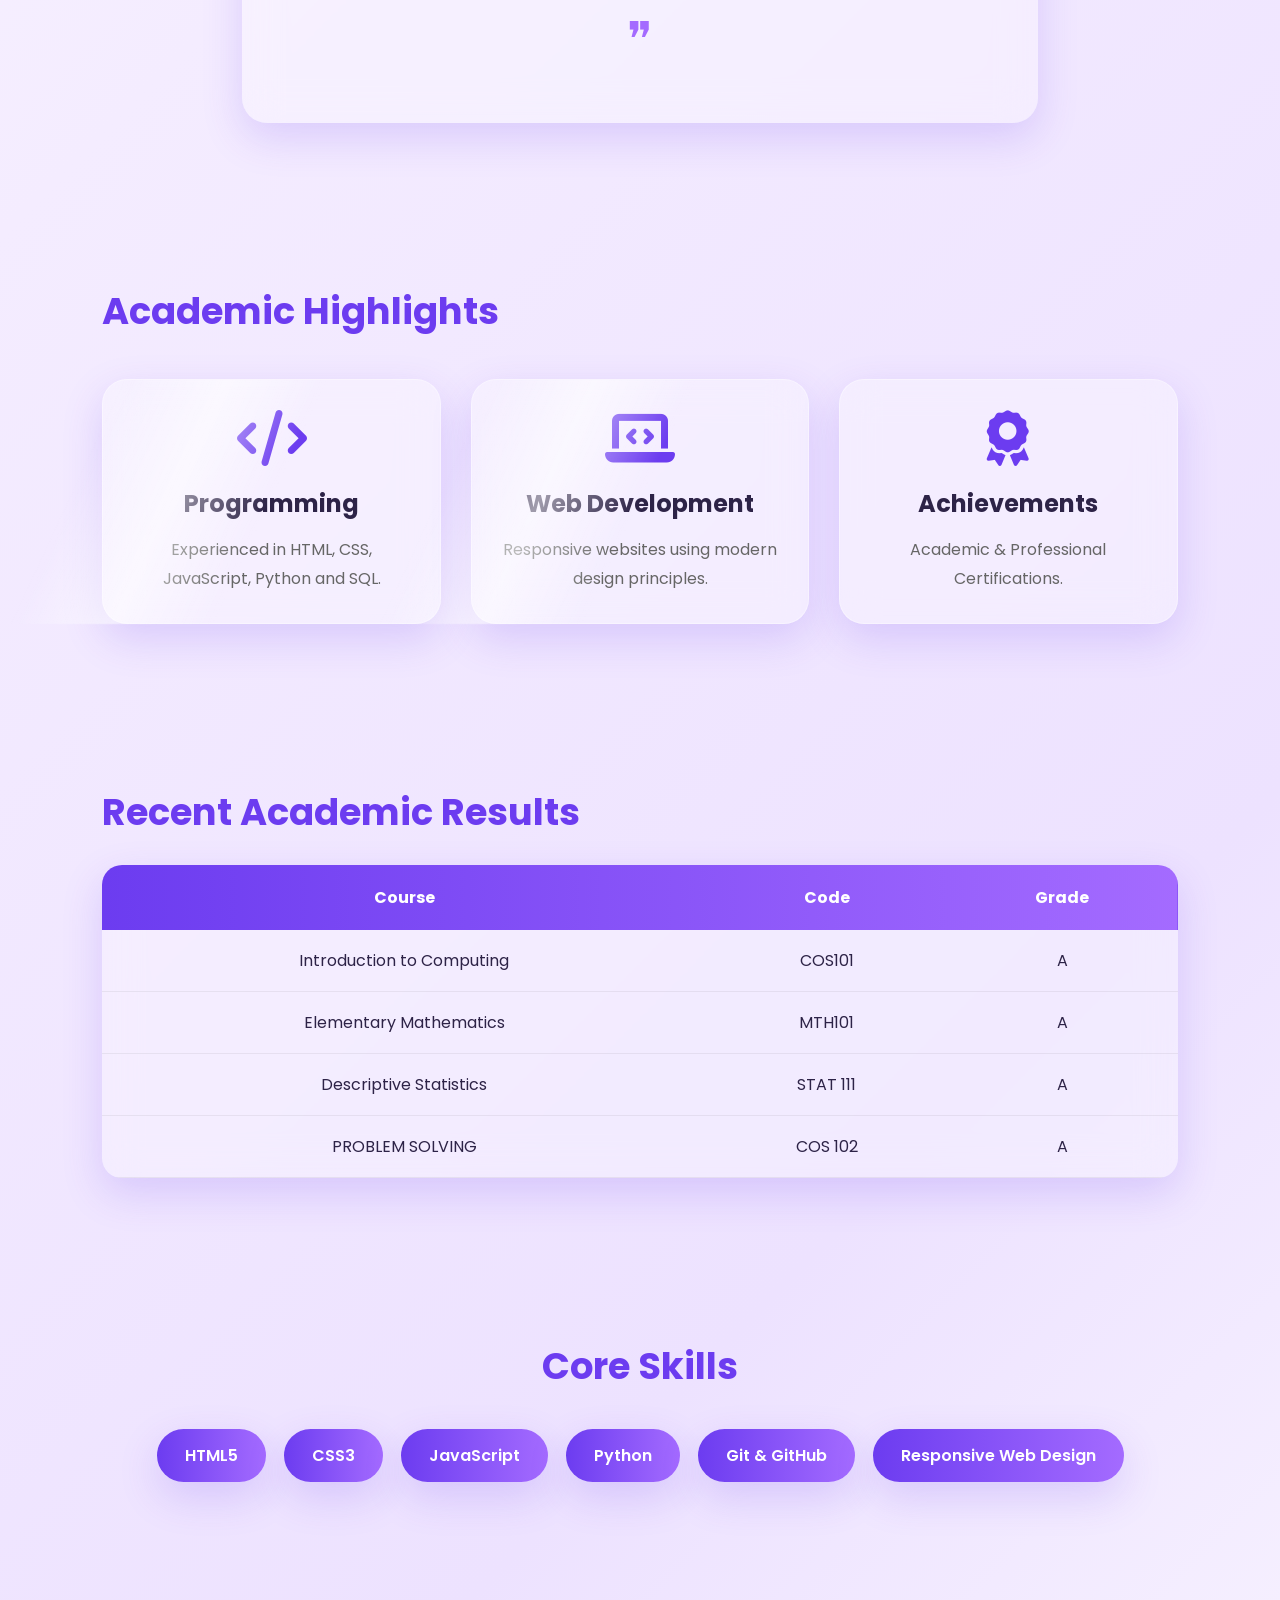
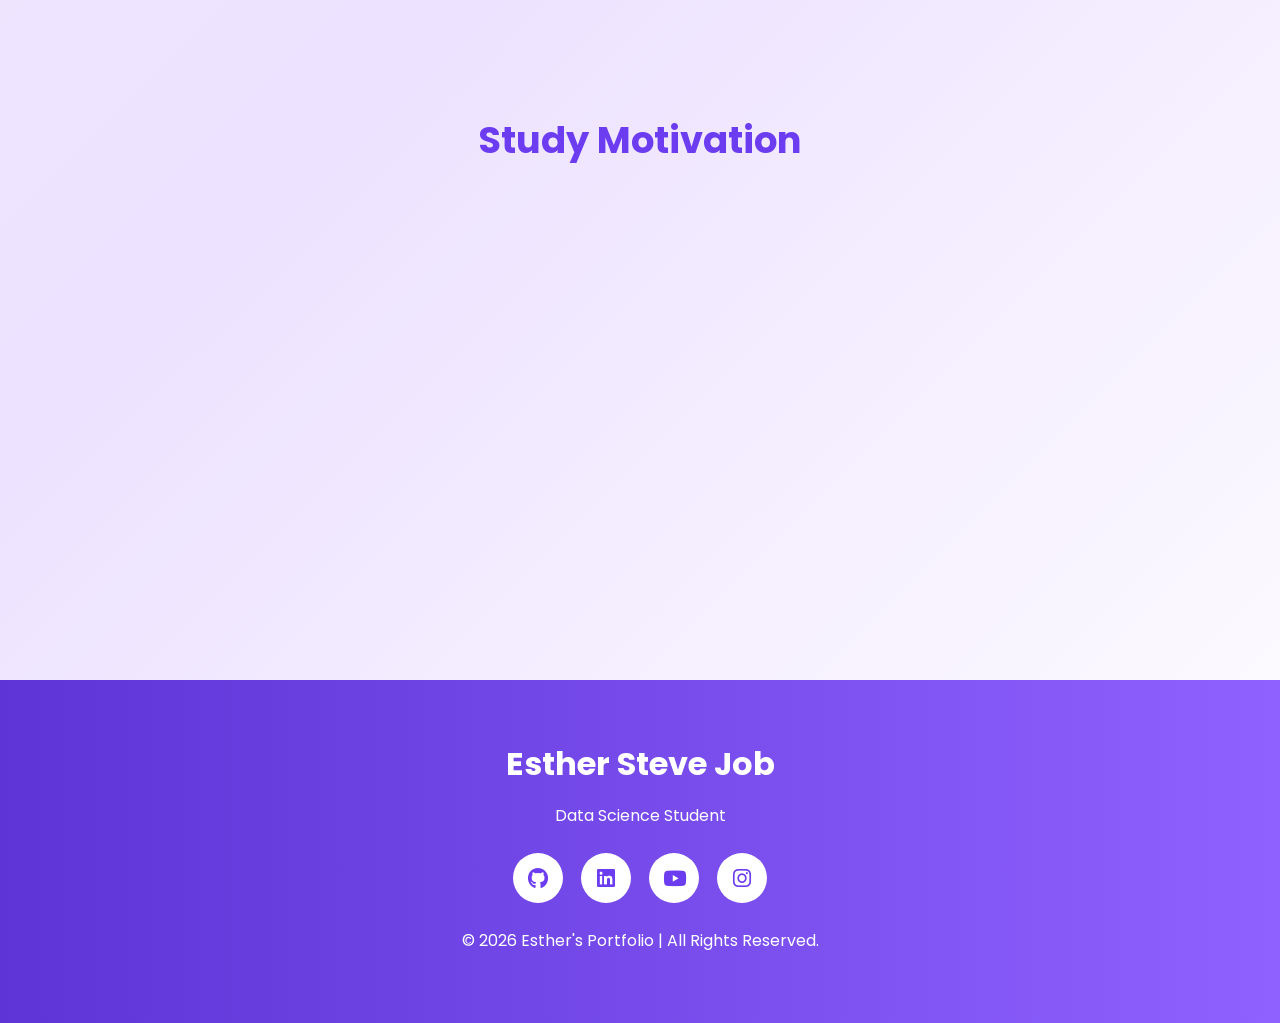
==== commit d41a6fd4: "Update index.html file" ====
--- a/index.html
+++ b/index.html
@@ -257,19 +257,19 @@
 
 <tr>
 
-<td>Database Systems</td>
-
-<td>CSC305</td>
-
-<td>B+</td>
+<td>Descriptive Statistics</td>
+
+<td>STAT 111</td>
+
+<td>A</td>
 
 </tr>
 
 <tr>
 
-<td>Networking</td>
-
-<td>CSC308</td>
+<td>PROBLEM SOLVING</td>
+
+<td>COS 102</td>
 
 <td>A</td>
 
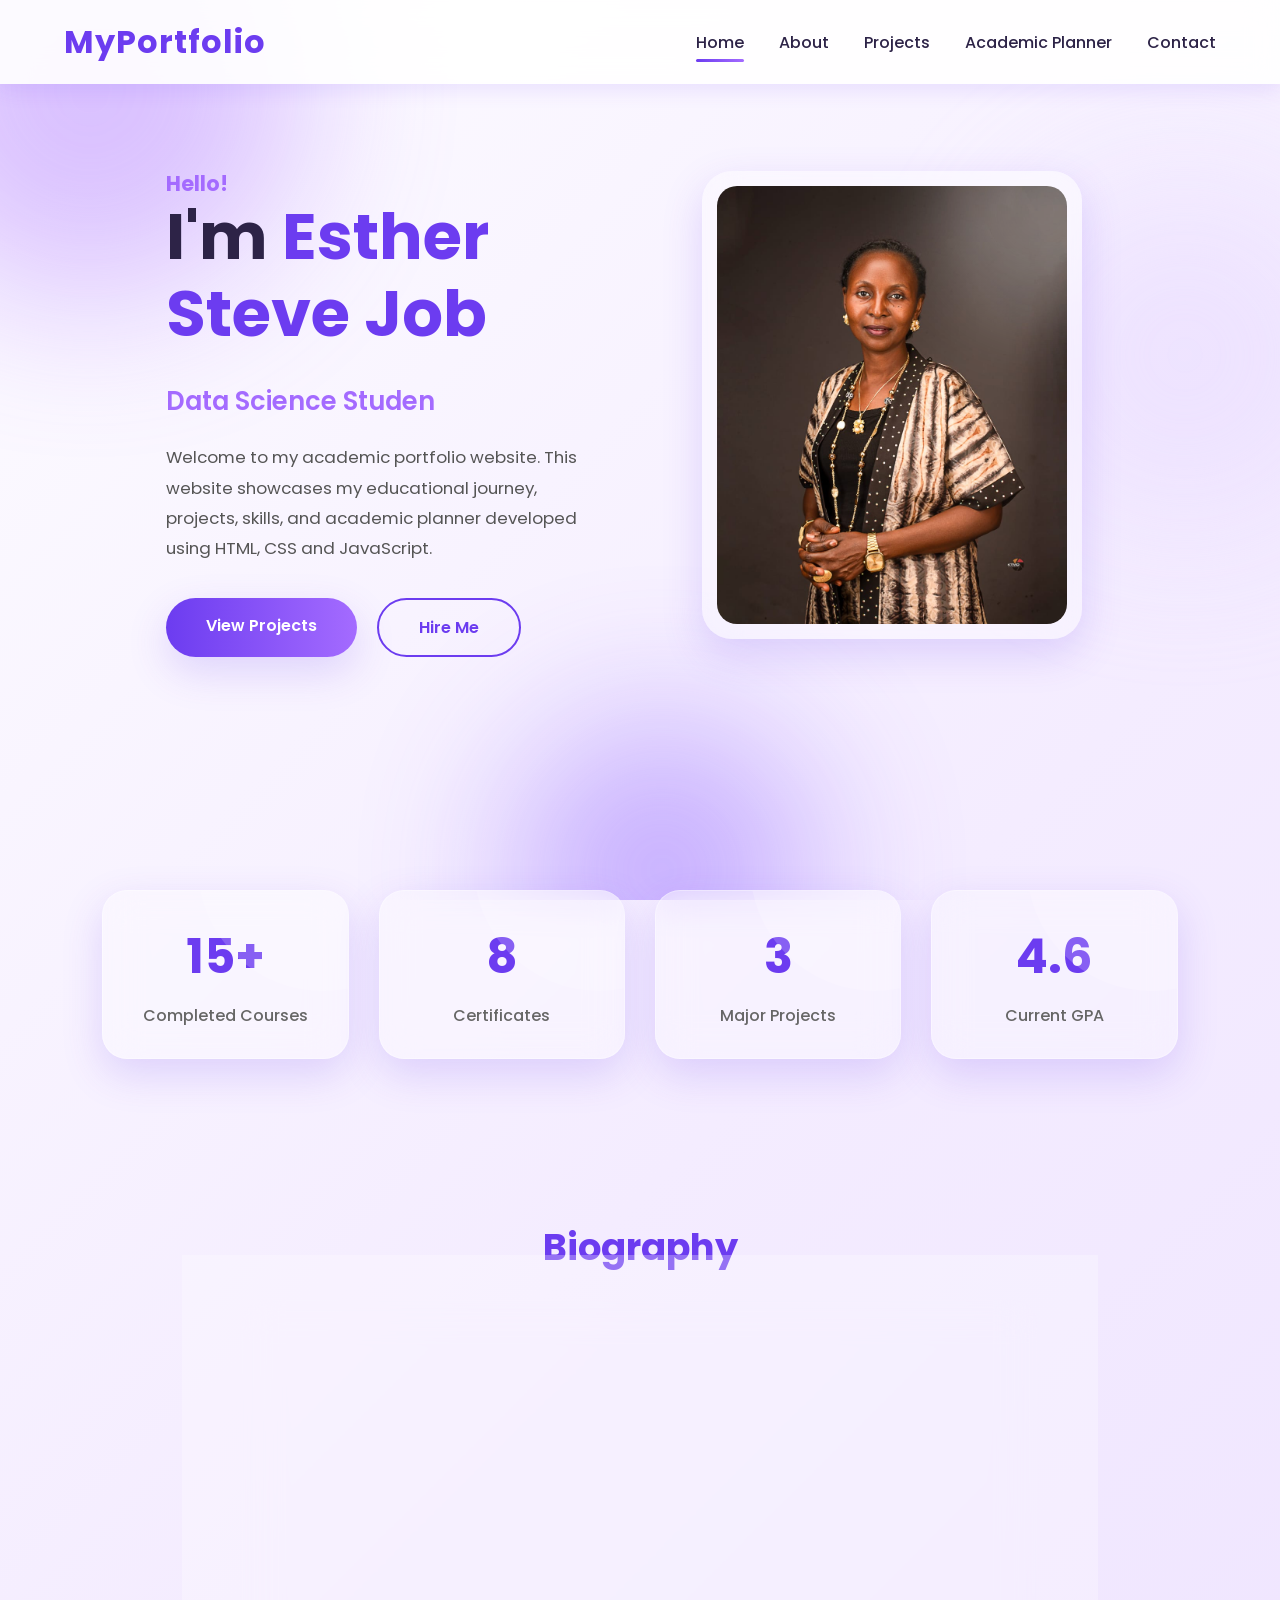
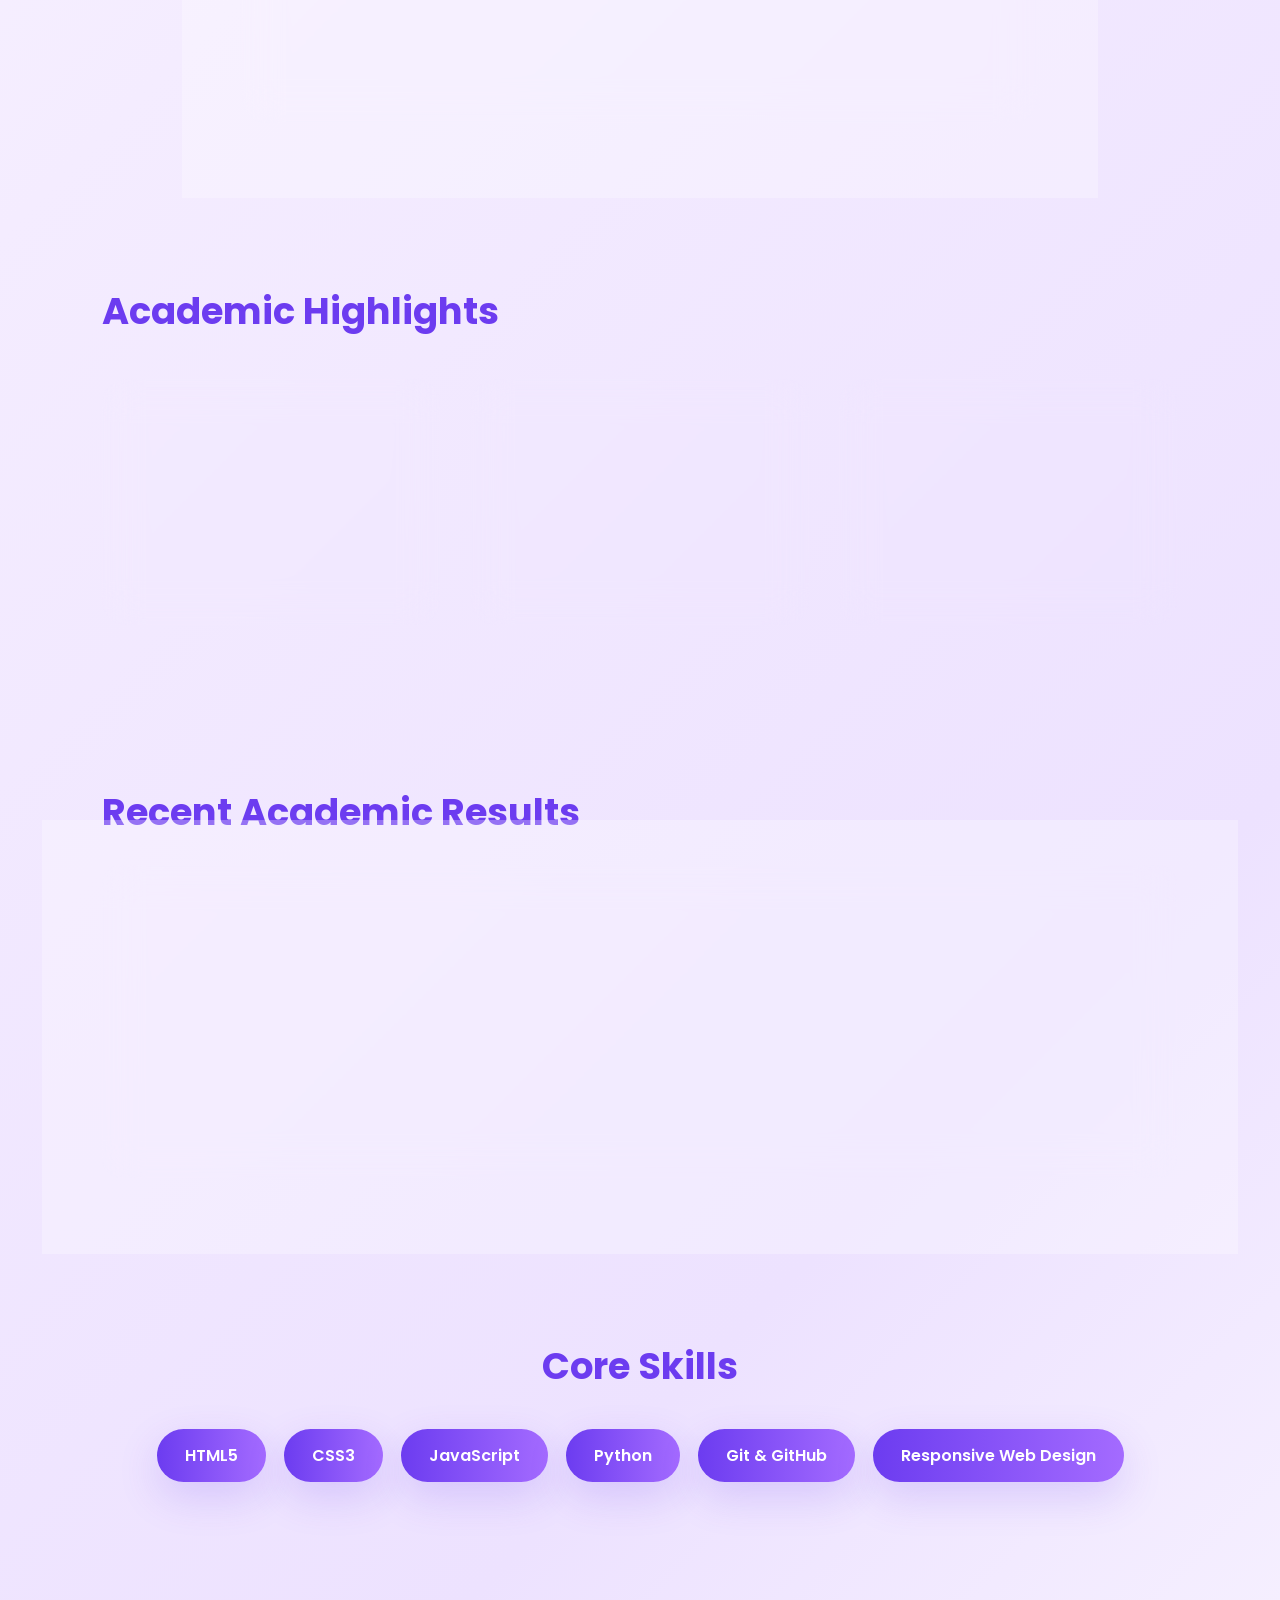
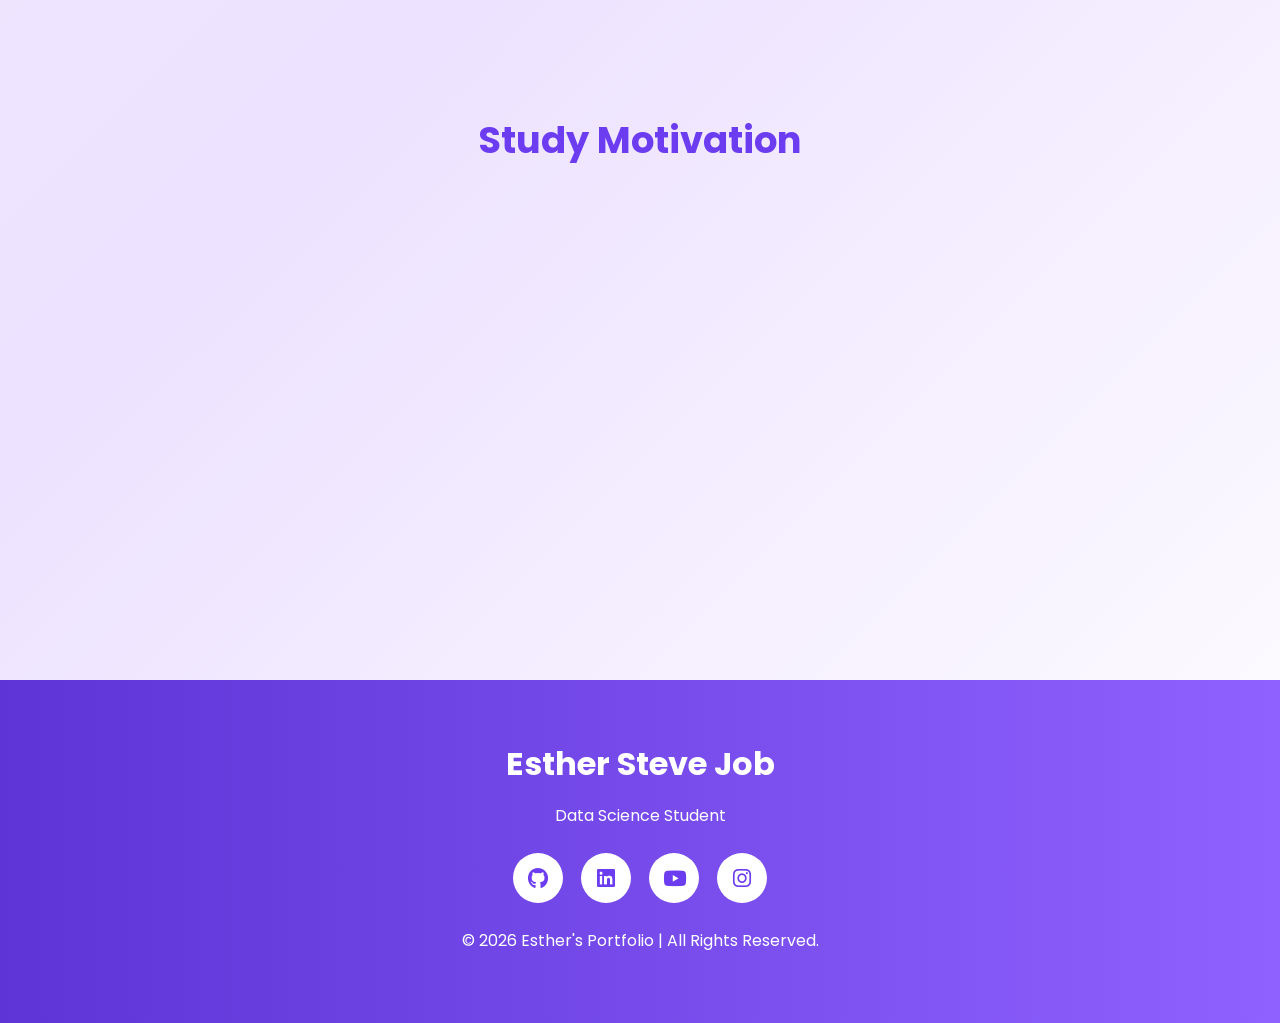
==== commit 01f28ea0: "Update index.html file second time" ====
--- a/index.html
+++ b/index.html
@@ -267,7 +267,7 @@
 
 <tr>
 
-<td>PROBLEM SOLVING</td>
+<td>Problem Solving</td>
 
 <td>COS 102</td>
 
